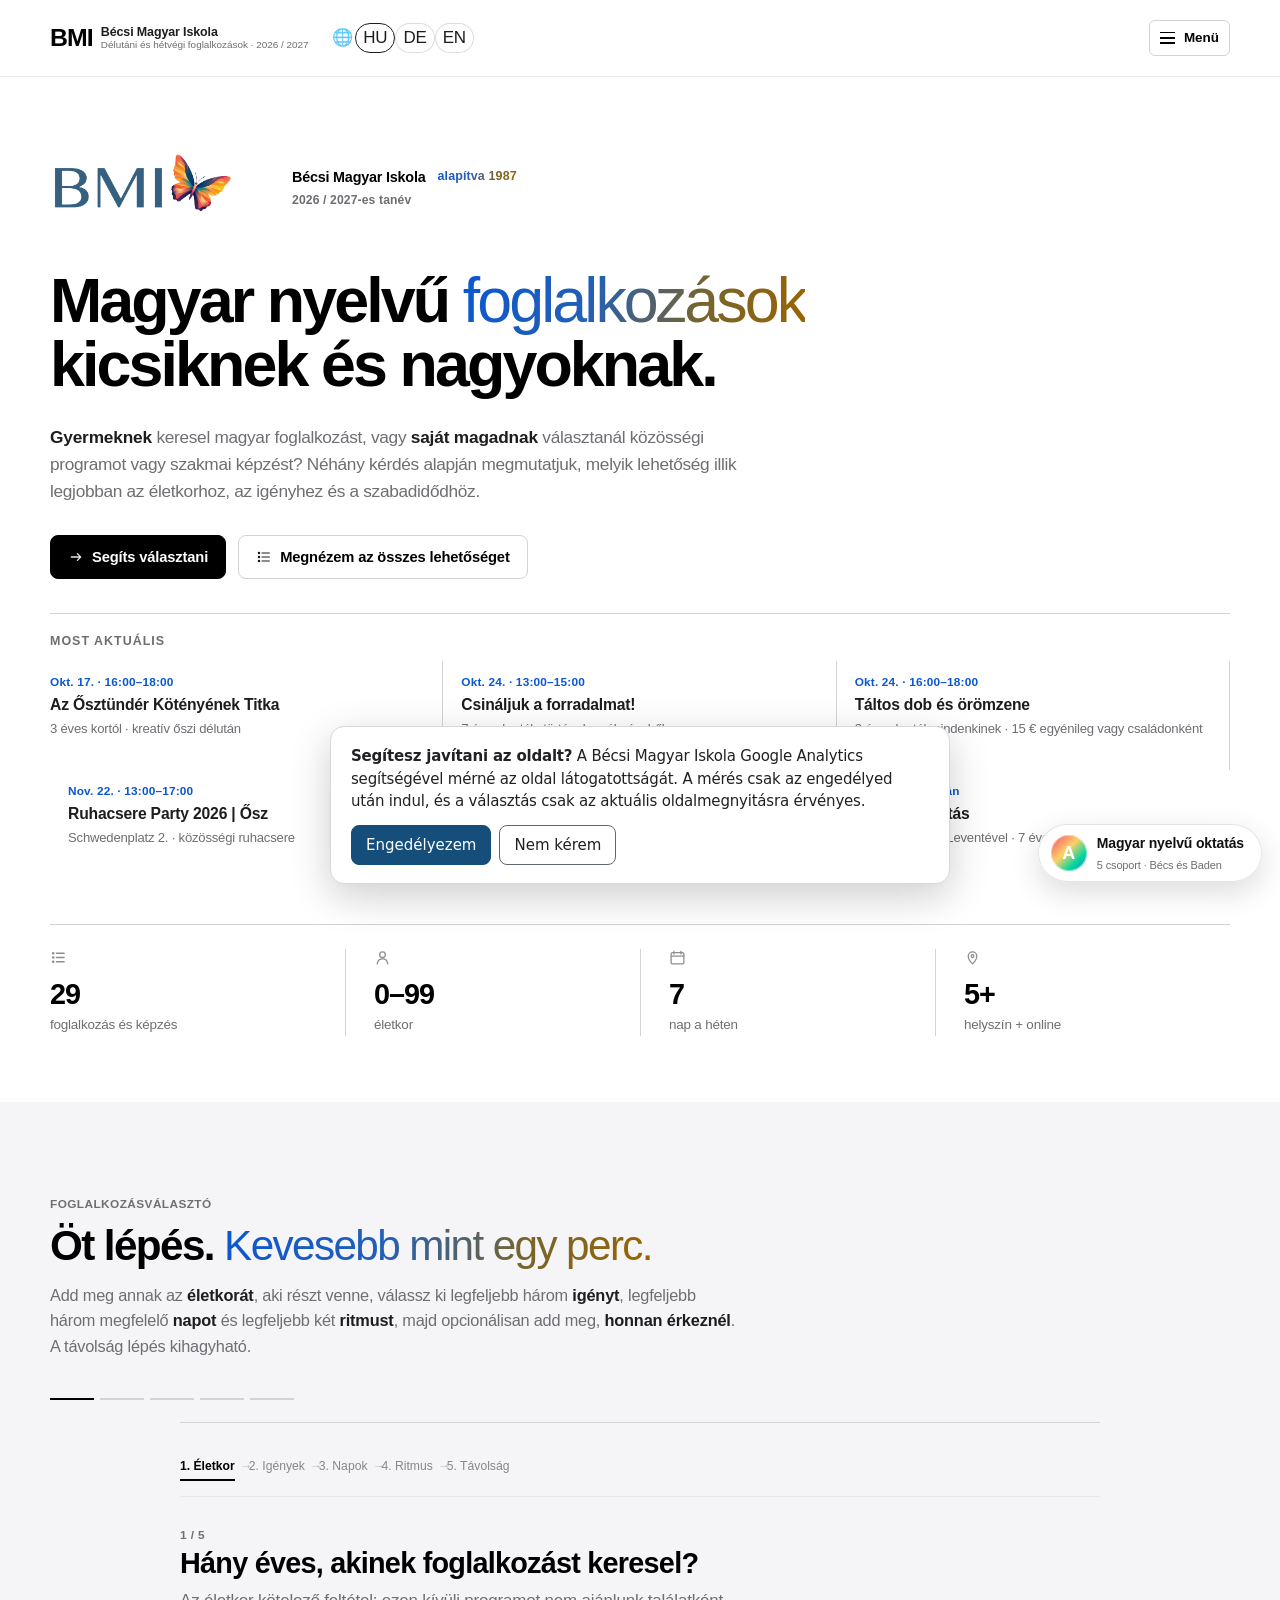
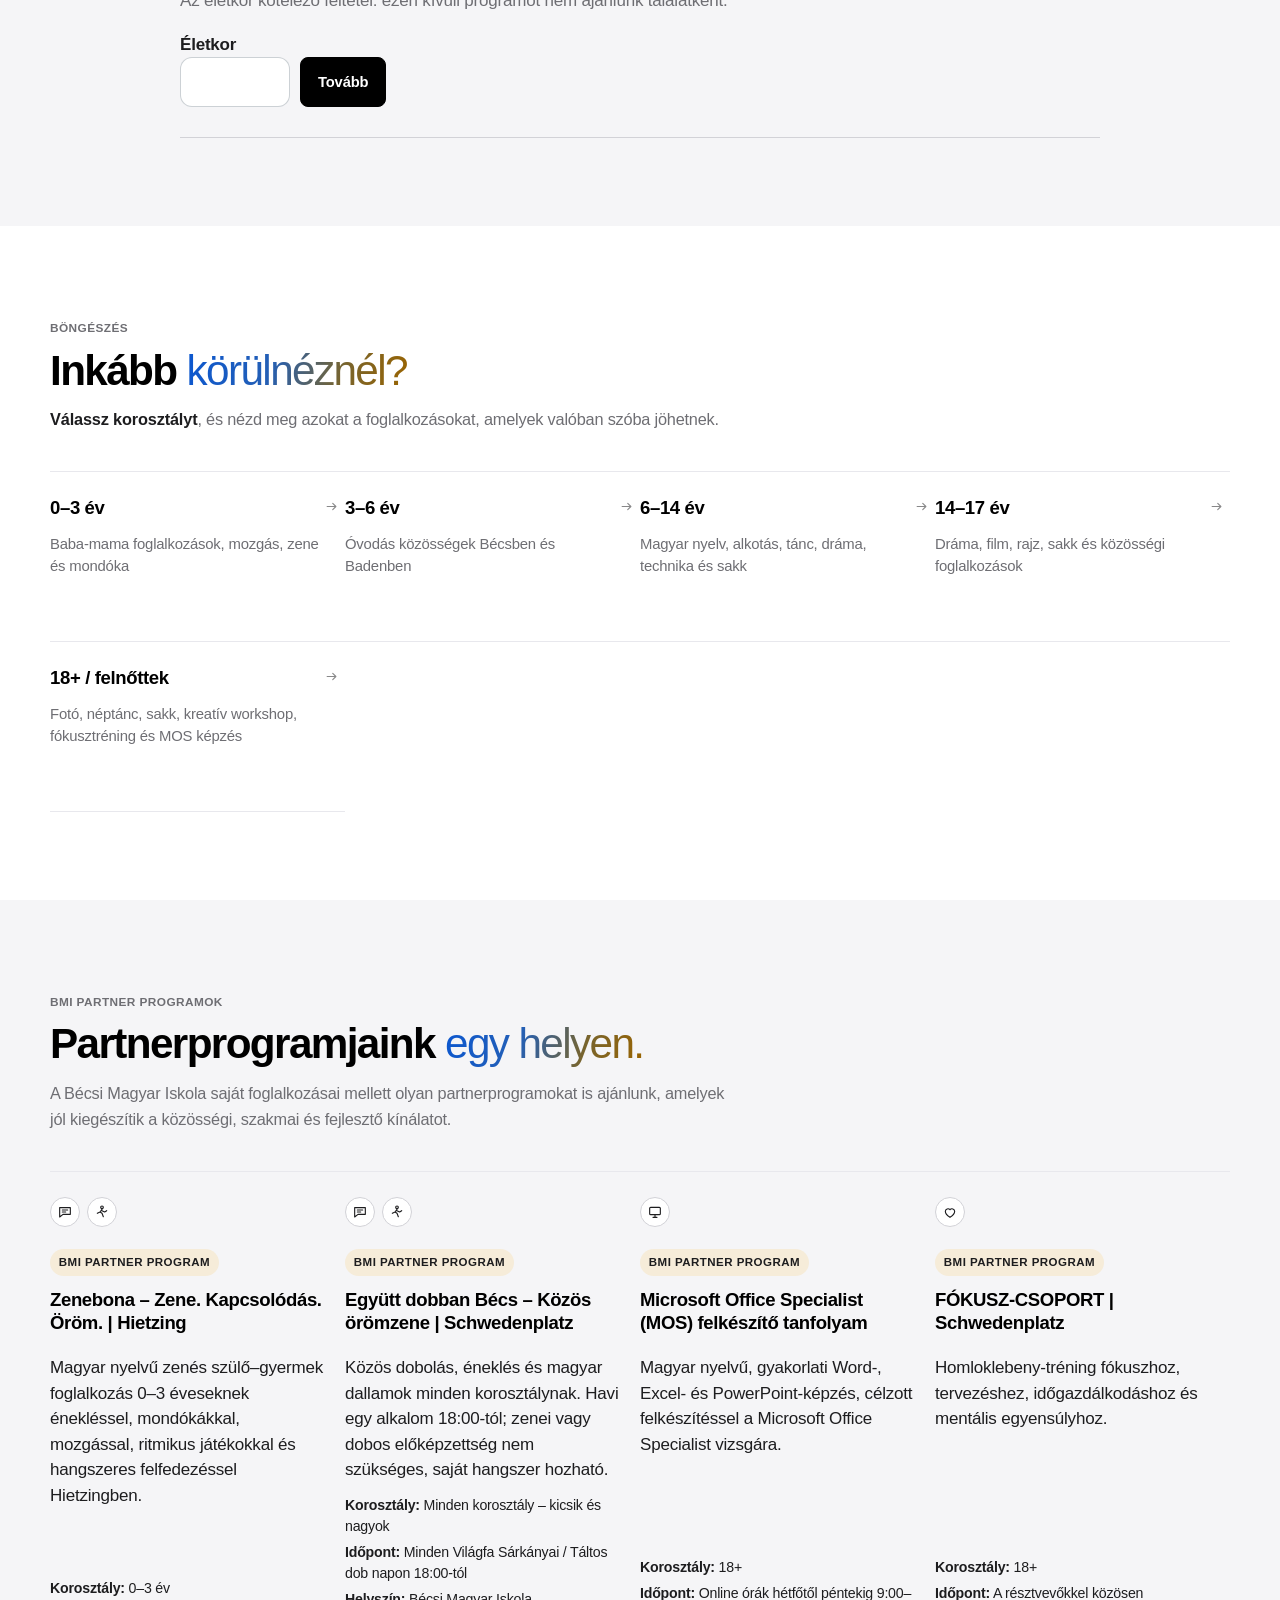
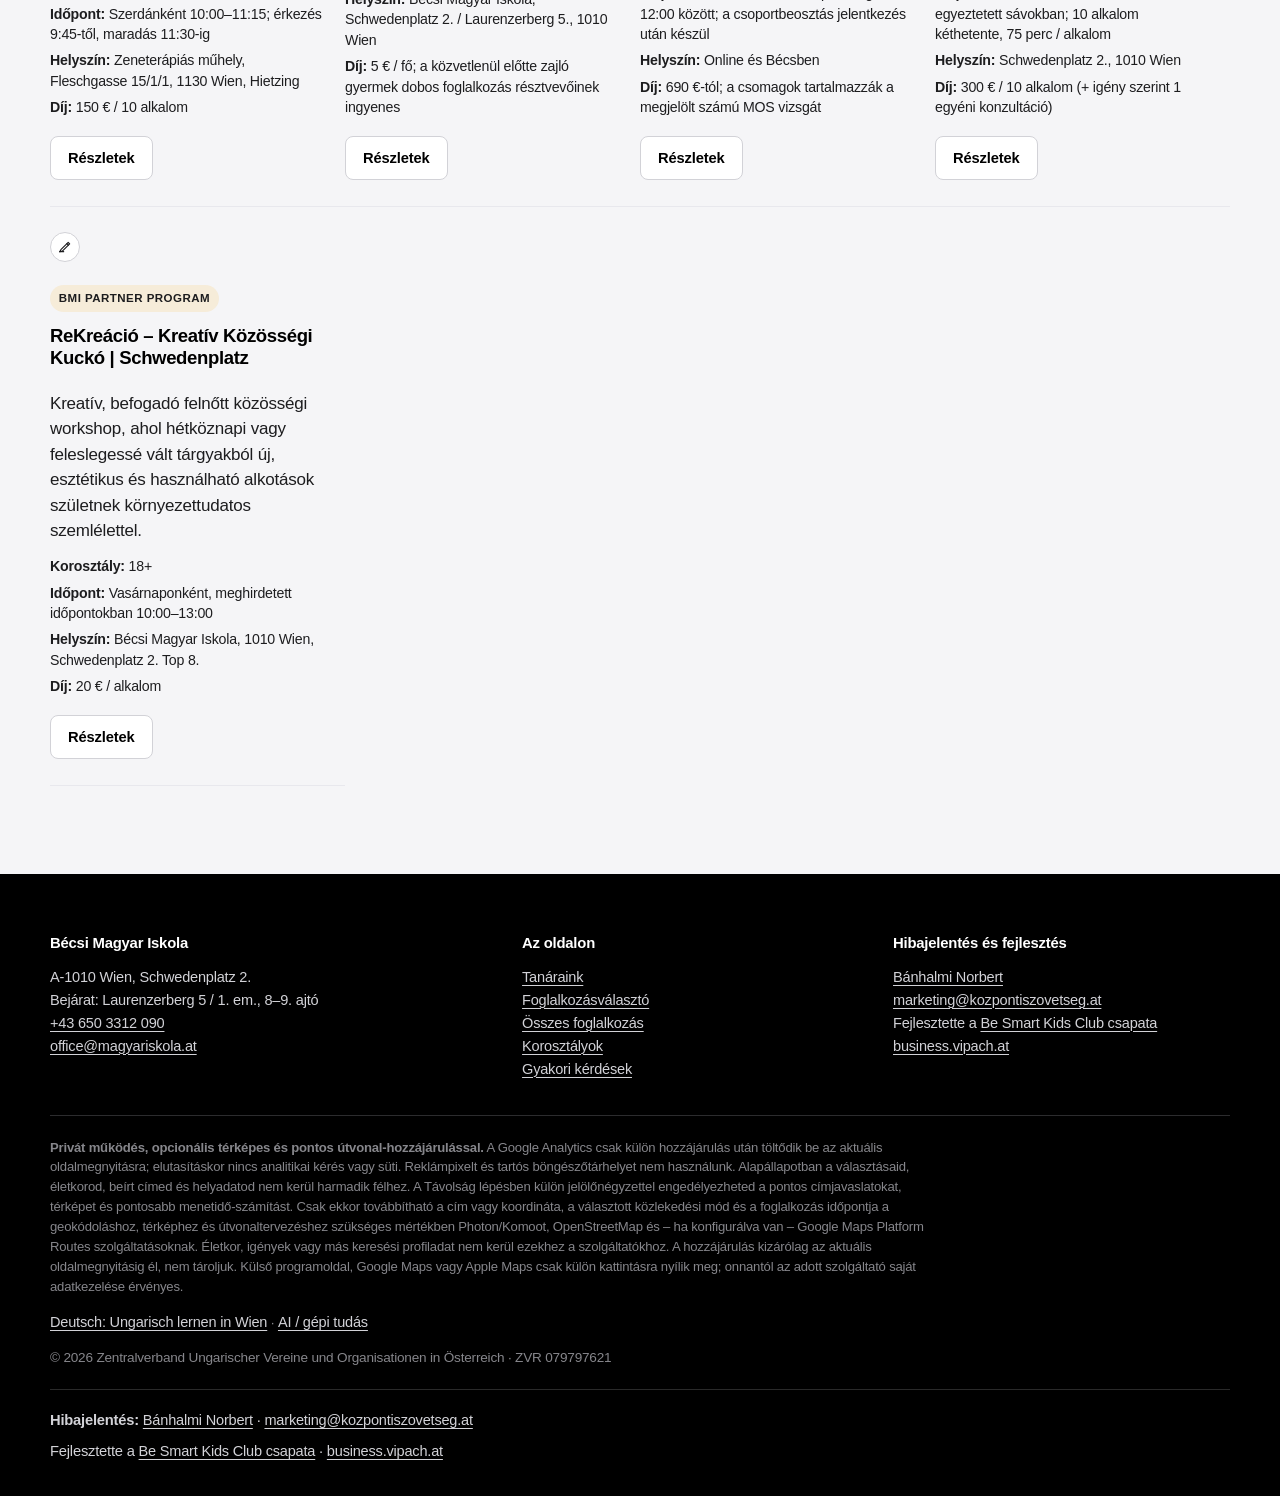
==== index.html @ 440005ac "Update Taltos dob featured program age time and family price" ====
<!DOCTYPE html>
<html lang="hu">
<head>
<meta charset="utf-8"><meta name="viewport" content="width=device-width,initial-scale=1,viewport-fit=cover">
<title>Magyar programok Bécsben – Foglalkozásválasztó | BMI</title>
<meta name="description" content="Magyar nyelvű programok, foglalkozások és képzések Bécsben gyerekeknek és felnőtteknek. A Bécsi Magyar Iskola 2026/27-es programválasztója 29 aktuális lehetőséggel.">
<link rel="canonical" href="https://programvalaszto.magyariskola.at/"><meta name="robots" content="index,follow,max-snippet:-1,max-image-preview:large"><meta name="theme-color" content="#ffffff">
<meta property="og:type" content="website"><meta property="og:site_name" content="Bécsi Magyar Iskola"><meta property="og:locale" content="hu_AT"><meta property="og:title" content="Magyar programok Bécsben – Foglalkozásválasztó | BMI"><meta property="og:description" content="Magyar nyelvű programok, foglalkozások és képzések Bécsben gyerekeknek és felnőtteknek. 29 aktuális lehetőség a 2026/27-es tanévben."><meta property="og:url" content="https://programvalaszto.magyariskola.at/"><meta property="og:image" content="https://programvalaszto.magyariskola.at/og-programvalaszto-20260826.png"><meta property="og:image:width" content="1200"><meta property="og:image:height" content="675"><meta name="twitter:card" content="summary_large_image"><meta name="twitter:image" content="https://programvalaszto.magyariskola.at/og-programvalaszto-20260826.png">
<link rel="icon" href="bmi_blue_round_rgb_logo.svg" type="image/svg+xml"><link rel="stylesheet" href="styles.css?v=hero-featured-20261004"><link rel="stylesheet" href="ui-20260821.css?v=human-editorial-v2"><link rel="stylesheet" href="recommendation-polish.css?v=human-editorial-v3">
<script type="application/ld+json">{"@context":"https://schema.org","@graph":[{"@type":"EducationalOrganization","@id":"https://www.magyariskola.at/#school","name":"Bécsi Magyar Iskola","alternateName":["BMI","Wiener Ungarische Schule"],"url":"https://www.magyariskola.at","foundingDate":"1987-09","email":"office@magyariskola.at","telephone":"+43 650 3312 090","logo":"https://programvalaszto.magyariskola.at/bmi_blue_round_rgb_logo.svg","sameAs":["https://hu.wikipedia.org/wiki/B%C3%A9csi_Magyar_Iskola","https://www.magyariskola.at/tortenetunk"],"address":{"@type":"PostalAddress","streetAddress":"Schwedenplatz 2","postalCode":"1010","addressLocality":"Wien","addressCountry":"AT"},"subjectOf":[{"@id":"https://tanarok.magyariskola.at/#page"}]},{"@type":"WebSite","@id":"https://programvalaszto.magyariskola.at/#website","url":"https://programvalaszto.magyariskola.at/","name":"Bécsi Magyar Iskola – Foglalkozásválasztó","inLanguage":"hu","publisher":{"@id":"https://www.magyariskola.at/#school"}},{"@type":"WebPage","@id":"https://programvalaszto.magyariskola.at/#page","url":"https://programvalaszto.magyariskola.at/","name":"Foglalkozásválasztó 2026/27","description":"29 aktuális BMI- és partnerprogram választója kicsiknek és nagyoknak, köztük Microsoft Office Specialist felkészítéssel.","inLanguage":"hu","isPartOf":{"@id":"https://programvalaszto.magyariskola.at/#website"},"about":{"@id":"https://www.magyariskola.at/#school"},"relatedLink":["https://tanarok.magyariskola.at/"]},{"@type":"Course","@id":"https://programvalaszto.magyariskola.at/foglalkozasok.html#mos","name":"Microsoft Office Specialist (MOS) felkészítő tanfolyam","url":"https://mos.magyariskola.at","description":"Magyar nyelvű, gyakorlati Word-, Excel- és PowerPoint-képzés célzott felkészítéssel a Microsoft Office Specialist vizsgára.","inLanguage":"hu","typicalAgeRange":"18+"},{"@type":"CollectionPage","@id":"https://tanarok.magyariskola.at/#page","url":"https://tanarok.magyariskola.at/","name":"Bécsi Magyar Iskola – Tanáraink és foglalkozásvezetőink","inLanguage":"hu","about":{"@id":"https://www.magyariskola.at/#school"},"isPartOf":{"@id":"https://www.magyariskola.at/#school"}}]}</script>
<link rel="related" href="https://tanarok.magyariskola.at/">
<link rel="alternate" hreflang="hu-AT" href="https://programvalaszto.magyariskola.at/">
<link rel="alternate" hreflang="de-AT" href="https://programvalaszto.magyariskola.at/de/">
<link rel="alternate" hreflang="en" href="https://programvalaszto.magyariskola.at/en/">
<link rel="alternate" hreflang="x-default" href="https://programvalaszto.magyariskola.at/">
<link rel="stylesheet" href="area-icons.css?v=20260902-1">
<script defer src="area-icons.js?v=20260902-1"></script>
<link rel="alternate" type="text/plain" href="https://programvalaszto.magyariskola.at/llms.txt" title="LLM knowledge instructions">
<link rel="alternate" type="application/json" href="https://programvalaszto.magyariskola.at/knowledge-index.json" title="BMI machine knowledge index">
<link rel="related" href="https://programvalaszto.magyariskola.at/ai-knowledge.html" title="BMI AI Knowledge Hub">
<link rel="related" href="https://programvalaszto.magyariskola.at/program-knowledge.json" title="BMI program knowledge graph">
<link rel="related" href="https://programvalaszto.magyariskola.at/semantic-model.json" title="BMI semantic model">
<!-- ecosystem-authority-schema:start -->
<script type="application/ld+json">
{
  "@context": "https://schema.org",
  "@graph": [
    {
      "@type": "EducationalOrganization",
      "@id": "https://www.magyariskola.at/#school",
      "name": "Bécsi Magyar Iskola",
      "alternateName": ["BMI", "Wiener Ungarische Schule", "WUS"],
      "url": "https://www.magyariskola.at/",
      "foundingDate": "1987",
      "description": "Bécsi Magyar Iskola – magyar nyelvű oktatás, képzések, foglalkozások és rendezvények kicsiknek és nagyoknak Bécsben, Badenben és online. 1987 óta.",
      "areaServed": [
        {"@type":"City","name":"Wien"},
        {"@type":"City","name":"Baden bei Wien"}
      ],
      "knowsAbout": [
        "magyar nyelvű oktatás Bécsben",
        "magyar mint származási nyelv",
        "magyar mint idegen nyelv",
        "kétnyelvű gyermekek magyar nyelvi fejlesztése",
        "magyar írás és olvasás",
        "magyar szövegértés",
        "magyar szókincs",
        "magyar helyesírás és nyelvtan",
        "magyar beszéd és kommunikáció",
        "magyar irodalom",
        "magyar kultúra és honismeret"
      ],
      "audience": [
        {"@type":"PeopleAudience","suggestedMinAge":0,"suggestedMaxAge":3,"audienceType":"kisgyermekek és szüleik"},
        {"@type":"PeopleAudience","suggestedMinAge":3,"suggestedMaxAge":6,"audienceType":"óvodáskorú gyermekek"},
        {"@type":"PeopleAudience","suggestedMinAge":6,"suggestedMaxAge":14,"audienceType":"iskoláskorú gyermekek"},
        {"@type":"PeopleAudience","suggestedMinAge":14,"suggestedMaxAge":21,"audienceType":"fiatalok"},
        {"@type":"PeopleAudience","audienceType":"felnőttek és családok"}
      ],
      "address": {
        "@type": "PostalAddress",
        "streetAddress": "Schwedenplatz 2/9",
        "postalCode": "1010",
        "addressLocality": "Wien",
        "addressCountry": "AT"
      },
      "sameAs": [
        "https://www.wikidata.org/wiki/Q141274560",
        "https://hu.wikipedia.org/wiki/B%C3%A9csi_Magyar_Iskola"
      ],
      "parentOrganization": {"@id":"https://www.kozpontiszovetseg.at/#organization"},
      "subjectOf": [
        {"@type":"WebPage","url":"https://rolunk.at/fiatalok/delutani-iskola-a-bmi-ben/","name":"Rólunk.at – Magyar oktatás délutáni iskolában a BMI-ben"},
        {"@type":"WebPage","url":"https://rolunk.at/aktualis/beiratkozas-magyar-oktatasra-becsben/","name":"Rólunk.at – Beiratkozás magyar oktatásra Bécsben"},
        {"@type":"CollectionPage","url":"https://rolunk.at/tag/becsi-magyar-iskola/","name":"Rólunk.at – Bécsi Magyar Iskola sajtóarchívum"},
        {"@type":"WebPage","url":"https://www.magyariskola.at/magyar-nyelv-oktat%C3%A1s-b%C3%A9cs","name":"Magyar nyelv oktatás Bécsben és Badenben"},
        {"@type":"WebPage","url":"https://programvalaszto.magyariskola.at/","name":"BMI Programválasztó"},
        {"@type":"CollectionPage","url":"https://tanarok.magyariskola.at/","name":"BMI Tanáraink és foglalkozásvezetőink"}
      ]
    },
    {
      "@type": "Organization",
      "@id": "https://www.kozpontiszovetseg.at/#organization",
      "name": "Ausztriai Magyar Egyesületek és Szervezetek Központi Szövetsége",
      "url": "https://www.kozpontiszovetseg.at/",
      "logo": "https://programvalaszto.magyariskola.at/bmi_blue_round_rgb_logo.svg",
      "foundingDate": "1980-02-09",
      "sameAs": [
        "https://www.wikidata.org/wiki/Q141274866",
        "https://hu.wikipedia.org/wiki/Ausztriai_Magyar_Egyes%C3%BCletek_%C3%A9s_Szervezetek_K%C3%B6zponti_Sz%C3%B6vets%C3%A9ge"
      ],
      "subOrganization": {"@id":"https://www.magyariskola.at/#school"}
    },
    {
      "@type": "WebSite",
      "@id": "https://programvalaszto.magyariskola.at/#website",
      "url": "https://programvalaszto.magyariskola.at/",
      "name": "Bécsi Magyar Iskola – Programválasztó",
      "description": "A Bécsi Magyar Iskola magyar nyelvű oktatási, képzési, fejlesztő, művészeti, mozgásos, digitális és közösségi programjainak kereshető programválasztója.",
      "inLanguage": "hu-AT",
      "publisher": {"@id":"https://www.magyariskola.at/#school"},
      "about": {"@id":"https://www.magyariskola.at/#school"},
      "subjectOf": {"@id":"https://programvalaszto.magyariskola.at/ai-knowledge.html#knowledge"}
    },
    {
      "@type": "WebPage",
      "@id": "https://programvalaszto.magyariskola.at/ai-knowledge.html#knowledge",
      "url": "https://programvalaszto.magyariskola.at/ai-knowledge.html",
      "name": "Bécsi Magyar Iskola – Program Knowledge",
      "description": "Géppel olvasható tudásréteg a BMI magyar nyelvű oktatásának, programjainak, korosztályainak, helyszíneinek, időpontjainak és oktatói kapcsolatainak feloldásához.",
      "inLanguage": "hu-AT",
      "isPartOf": {"@id":"https://programvalaszto.magyariskola.at/#website"},
      "about": {"@id":"https://www.magyariskola.at/#school"}
    },
    {
      "@type": "CollectionPage",
      "@id": "https://tanarok.magyariskola.at/#page",
      "url": "https://tanarok.magyariskola.at/",
      "name": "Bécsi Magyar Iskola – Tanáraink és foglalkozásvezetőink",
      "description": "A BMI tanárainak, pedagógusainak, szakoktatóinak és foglalkozásvezetőinek kereshető szakmai profilrendszere, program- és kompetenciakapcsolatokkal.",
      "inLanguage": "hu-AT",
      "about": {"@id":"https://www.magyariskola.at/#school"}
    }
  ]
}
</script>
<!-- ecosystem-authority-schema:end -->
<script defer src="analytics-consent.js"></script>
</head>
<body>
<a class="skip-link" href="#main">Ugrás a tartalomhoz</a>
<header class="site-head"><div class="wrap head-in"><a class="brand" href="index.html" aria-label="Bécsi Magyar Iskola foglalkozásválasztó – kezdőlap"><img class="brand-logo" src="bmi-header-logo.png" alt="Bécsi Magyar Iskola – BMI" width="168" height="83"><span><span class="n">Bécsi Magyar Iskola</span><br><span class="s">Délutáni és hétvégi foglalkozások · 2026 / 2027</span></span></a><nav class="nav" aria-label="Fő navigáció"><a class="item" href="index.html" aria-current="page">Foglalkozásválasztó</a><a class="item" href="foglalkozasok.html">Összes foglalkozás</a><a class="item" href="korosztalyok.html">Korosztályok</a><a class="item" href="https://tanarok.magyariskola.at/">Tanáraink</a><a class="item" href="gyik.html">Kérdések</a><a class="item jubilee-link" href="https://www.magyariskola.at/tortenetunk" target="_blank" rel="noopener">1987–2027 · 40 éves BMI</a><a class="btn sun" href="https://2026.magyariskola.at" target="_blank" rel="noopener">Tanévbeszámoló</a></nav><div class="lang-switcher" aria-label="Nyelvválasztó"><span aria-hidden="true">🌐</span><a href="/" lang="hu" aria-current="page">HU</a><a href="/de/" lang="de">DE</a><a href="/en/" lang="en">EN</a></div><button class="menu-btn" id="menuBtn" aria-expanded="false" aria-controls="drawer" aria-label="Navigáció megnyitása">Menü</button></div><div class="drawer" id="drawer"><div class="wrap"><a href="index.html" aria-current="page">Foglalkozásválasztó</a><a href="foglalkozasok.html">Összes foglalkozás</a><a href="korosztalyok.html">Korosztályok</a><a href="https://tanarok.magyariskola.at/">Tanáraink</a><a href="gyik.html">Kérdések</a><a href="https://www.magyariskola.at/tortenetunk" target="_blank" rel="noopener">1987–2027 · 40 éves BMI</a><a href="https://2026.magyariskola.at" target="_blank" rel="noopener">Tanévbeszámoló</a></div></div></header>
<main id="main">
<section class="hero"><div class="wrap"><div class="hero-identity"><div class="hero-mark"><img src="bmi_blue_round_rgb_logo.svg" alt="Bécsi Magyar Iskola" width="128" height="128" decoding="async"></div><div class="hero-meta"><div class="hero-school-line"><span class="hero-school-name">Bécsi Magyar Iskola</span><span class="hero-founded headline-accent">alapítva 1987</span></div><span class="eyebrow">2026 / 2027-es tanév</span></div></div><h1>Magyar nyelvű <span class="headline-accent">foglalkozások</span><br><span class="hl">kicsiknek és nagyoknak.</span></h1><p class="lead"><strong>Gyermeknek</strong> keresel magyar foglalkozást, vagy <strong>saját magadnak</strong> választanál közösségi programot vagy szakmai képzést? Néhány kérdés alapján megmutatjuk, melyik lehetőség illik legjobban az életkorhoz, az igényhez és a szabadidődhöz.</p><div class="hero-actions"><a class="btn" href="#kereso">Segíts választani</a><a class="btn ghost" href="foglalkozasok.html">Megnézem az összes lehetőséget</a></div>
<div class="hero-featured" aria-label="Most aktuális programok">
  <div class="hero-featured-label">Most aktuális</div>
  <div class="hero-featured-grid">
    <a class="hero-featured-item" href="https://www.magyariskola.at/event-details/osztunder">
      <span class="hero-featured-date">Okt. 17. · 16:00–18:00</span>
      <strong>Az Ősztündér Kötényének Titka</strong>
      <span>3 éves kortól · kreatív őszi délután</span>
    </a>
    <a class="hero-featured-item" href="https://www.magyariskola.at/event-details/csinaljuk-a-forradalmat-2026">
      <span class="hero-featured-date">Okt. 24. · 13:00–15:00</span>
      <strong>Csináljuk a forradalmat!</strong>
      <span>7 éves kortól · történelem élményből</span>
    </a>
    <a class="hero-featured-item" href="https://www.magyariskola.at/event-details/taltos-dob-es-oromzene-schwedenplatz">
      <span class="hero-featured-date">Okt. 24. · 16:00–18:00</span>
      <strong>Táltos dob és örömzene</strong>
      <span>3 éves kortól mindenkinek · 15 € egyénileg vagy családonként (max. 4 fő)</span>
    </a>
    <a class="hero-featured-item" href="https://www.magyariskola.at/event-details/ruhacsere-party-2026-osz">
      <span class="hero-featured-date">Nov. 22. · 13:00–17:00</span>
      <strong>Ruhacsere Party 2026 | Ősz</strong>
      <span>Schwedenplatz 2. · közösségi ruhacsere</span>
    </a>
    <a class="hero-featured-item" href="https://www.magyariskola.at/event-details/becsi-magyar-mikulas">
      <span class="hero-featured-date">Dec. 3. · 17:00–19:00</span>
      <strong>Bécsi Magyar Mikulás</strong>
      <span>Kovácsovics Fruzsina · Wiener Rathaus</span>
    </a>
    <a class="hero-featured-item" href="https://www.magyariskola.at/event-details/zongoraoktatas-schwedenplatz">
      <span class="hero-featured-date">Hétfőn és szerdán</span>
      <strong>Zongoraoktatás</strong>
      <span>Kapolcsi-Szabó Leventével · 7 éves kortól</span>
    </a>
  </div>
</div>
<div class="stats"><div class="stat"><b>29</b><span>foglalkozás és képzés</span></div><div class="stat"><b>0–99</b><span>életkor</span></div><div class="stat"><b>7</b><span>nap a héten</span></div><div class="stat"><b>5+</b><span>helyszín + online</span></div></div></div></section>
<section class="section tint" id="kereso"><div class="wrap"><div class="section-head"><div class="kicker">Foglalkozásválasztó</div><h2>Öt lépés. <span class="headline-accent">Kevesebb mint egy perc.</span></h2><p>Add meg annak az <strong>életkorát</strong>, aki részt venne, válassz ki legfeljebb három <strong>igényt</strong>, legfeljebb három megfelelő <strong>napot</strong> és legfeljebb két <strong>ritmust</strong>, majd opcionálisan add meg, <strong>honnan érkeznél</strong>. A távolság lépés kihagyható.</p></div><div class="prog" id="prog" aria-hidden="true"><i class="on"></i><i></i><i></i><i></i><i></i></div><div id="wizard"></div></div></section>
<section class="section"><div class="wrap"><div class="section-head"><div class="kicker">Böngészés</div><h2>Inkább <span class="headline-accent">körülnéznél?</span></h2><p><strong>Válassz korosztályt</strong>, és nézd meg azokat a foglalkozásokat, amelyek valóban szóba jöhetnek.</p></div><div class="tiles"><a class="tile" href="korosztalyok.html#0-3"><b>0–3 év</b><span>Baba-mama foglalkozások, mozgás, zene és mondóka</span></a><a class="tile" href="korosztalyok.html#3-6"><b>3–6 év</b><span>Óvodás közösségek Bécsben és Badenben</span></a><a class="tile" href="korosztalyok.html#6-14"><b>6–14 év</b><span>Magyar nyelv, alkotás, tánc, dráma, technika és sakk</span></a><a class="tile" href="korosztalyok.html#14-17"><b>14–17 év</b><span>Dráma, film, rajz, sakk és közösségi foglalkozások</span></a><a class="tile" href="korosztalyok.html#felnott"><b>18+ / felnőttek</b><span>Fotó, néptánc, sakk, kreatív workshop, fókusztréning és MOS képzés</span></a></div></div></section>
</main>
<script src="data.js?v=20260829"></script><script src="zenebona-program.js?v=20260829-deep-audit"></script><script src="semantic-runtime.js?v=20260902-2"></script><script src="program-taxonomy.js?v=20260902-1"></script><script src="privacy-runtime.js?v=20260830-privacy-v1"></script><script src="route-map.js?v=20260830-private-map-v1"></script><script src="address-autocomplete.js?v=20260830-local-address-v1"></script><script src="app.js?v=20260902-semantic-v2"></script><script src="finder-runtime.js?v=20260830-runtime-v1"></script>
<footer class="site-foot"><div class="wrap"><div class="foot-cols"><div><h4>Bécsi Magyar Iskola</h4>A-1010 Wien, Schwedenplatz 2.<br>Bejárat: Laurenzerberg 5 / 1. em., 8–9. ajtó<br><a href="tel:+436503312090">+43 650 3312 090</a><br><a href="mailto:office@magyariskola.at">office@magyariskola.at</a></div><div><h4>Az oldalon</h4><a href="https://tanarok.magyariskola.at/">Tanáraink</a><br><a href="index.html">Foglalkozásválasztó</a><br><a href="foglalkozasok.html">Összes foglalkozás</a><br><a href="korosztalyok.html">Korosztályok</a><br><a href="gyik.html">Gyakori kérdések</a></div><div><h4>Hibajelentés és fejlesztés</h4>Bánhalmi Norbert<br><a href="mailto:marketing@kozpontiszovetseg.at">marketing@kozpontiszovetseg.at</a><br>Fejlesztette a <a href="https://rolunk.at/aktualis/a-fiataloknak-ma-mar-bizonyitek-kell-egy-becsi-kreativ-kozosseg-uj-generaciot-epit/" target="_blank" rel="noopener">Be Smart Kids Club csapata</a><br><a href="https://business.vipach.at" target="_blank" rel="noopener">business.vipach.at</a></div></div><div class="footer-trust"><p><strong>Privát működés, opcionális térképes és pontos útvonal-hozzájárulással.</strong> Az oldal nem használ analitikát, követőkódot, reklámpixelt vagy tartós kliensoldali tárolást. Alapállapotban a választások, életkor, cím és helyadat nem kerül harmadik félhez. A Távolság lépésben külön hozzájárulással csak a pontos címjavaslathoz, térképhez és útvonaltervezéshez szükséges cím vagy koordináta, közlekedési mód és programidőpont kerülhet Photon/Komoot, OpenStreetMap és – ha konfigurálva van – Google Maps Platform Routes szolgáltatásokhoz. Életkor, igények és más keresési profiladat nem kerül ezekhez a szolgáltatókhoz. A hozzájárulás az aktuális oldalmegnyitásig él, nem tároljuk. Külső programoldal, WhatsApp, Google Maps vagy Apple Maps csak külön kattintásra nyílik meg.</p></div><p><a href="https://programvalaszto.magyariskola.at/de/ungarisch-lernen-wien.html" hreflang="de-AT">Deutsch: Ungarisch lernen in Wien</a> · <a href="https://programvalaszto.magyariskola.at/ai-knowledge.html" rel="help">AI / gépi tudás</a></p><p>© 2026 Zentralverband Ungarischer Vereine und Organisationen in Österreich · ZVR 079797621</p></div></footer>
<script src="whatsapp-widget.js?v=20260830-whatsapp-v3"></script><script>(function(){var btn=document.getElementById('menuBtn'),drawer=document.getElementById('drawer');function close(){drawer.classList.remove('open');btn.setAttribute('aria-expanded','false')}btn.addEventListener('click',function(){var open=drawer.classList.toggle('open');btn.setAttribute('aria-expanded',String(open));if(open){var a=drawer.querySelector('a');if(a)a.focus()}});document.addEventListener('keydown',function(e){if(e.key==='Escape'&&drawer.classList.contains('open')){close();btn.focus()}});document.addEventListener('click',function(e){if(drawer.classList.contains('open')&&!drawer.contains(e.target)&&e.target!==btn)close()})})();</script>
<script src="teacher-links.js?v=20260901-ecosystem-v1"></script>
</body></html>
---- styles.css ----
/* BMIPROGRAM — neutral structural foundation, 2026/27
   Visual decisions live in ui-20260821.css. This file contains restrained layout and component primitives only. */
:root{
  --ink:#1d1d1f;
  --muted:#6e6e73;
  --paper:#ffffff;
  --soft:#f5f5f7;
  --line:#d2d2d7;
  --radius:8px;
  --radius-sm:6px;
  --max:1180px;
}
*{box-sizing:border-box}
html{scroll-behavior:smooth;-webkit-text-size-adjust:100%}
body{margin:0;background:var(--paper);color:var(--ink);font-family:-apple-system,BlinkMacSystemFont,"SF Pro Text","SF Pro Display","Helvetica Neue",Helvetica,Arial,sans-serif;font-size:16px;line-height:1.58;-webkit-font-smoothing:antialiased}
img,svg{max-width:100%;height:auto}
a{color:inherit;text-decoration-thickness:.08em;text-underline-offset:.18em}
button,input,select,textarea{font:inherit}
[hidden]{display:none!important}
.wrap{width:min(calc(100% - 40px),var(--max));margin-inline:auto}
.skip-link{position:fixed;left:12px;top:12px;z-index:1000;transform:translateY(-180%);padding:10px 14px;border-radius:var(--radius);background:#000;color:#fff;font-weight:700}
.skip-link:focus{transform:none}
.site-head{position:sticky;top:0;z-index:100;background:#fff;border-bottom:1px solid var(--line)}
.head-in{min-height:76px;display:flex;align-items:center;justify-content:space-between;gap:20px}
.head-in::after{content:none!important;display:none!important}
.brand{display:flex;align-items:center;gap:11px;color:var(--ink);text-decoration:none;min-width:0}
.brand img{flex:0 0 auto}
.brand .n{font-weight:700;letter-spacing:-.015em}
.brand .s{font-size:.78rem;color:var(--muted)}
.nav{display:flex;align-items:center;gap:8px}
.nav .item{padding:10px 8px;text-decoration:none;color:var(--ink);font-size:.94rem;font-weight:600}
.jubilee-link{white-space:nowrap}
.btn{display:inline-flex;align-items:center;justify-content:center;gap:8px;min-height:44px;padding:10px 17px;border:1px solid #000;border-radius:var(--radius);background:#000;color:#fff;text-decoration:none;font-weight:700;cursor:pointer}
.btn.ghost{background:#fff;color:#000;border-color:var(--line)}
.menu-btn{display:none;border:1px solid var(--line);background:#fff;color:var(--ink);border-radius:var(--radius-sm);padding:9px 13px;font-weight:700}
.drawer{display:none;border-top:1px solid var(--line);background:#fff}
.drawer.open{display:block}
.drawer .wrap{padding-block:9px 16px}
.drawer a{display:block;padding:11px 2px;border-bottom:1px solid var(--line);color:var(--ink);text-decoration:none;font-weight:600}
.hero{padding:76px 0 58px;background:#fff}
.eyebrow,.kicker{display:inline-flex;align-items:center;gap:7px;color:var(--muted);font-weight:700;letter-spacing:.02em;font-size:.84rem}
.hero h1{max-width:900px;margin:15px 0 20px;font-size:clamp(2.35rem,6.2vw,4.8rem);line-height:.98;letter-spacing:-.055em}
.hero h1 .hl{position:relative;color:inherit}
.headline-accent{color:#0B57D0;font-weight:560}
@supports ((-webkit-background-clip:text) or (background-clip:text)){
  .headline-accent{background:linear-gradient(105deg,#0B57D0 0%,#245FB5 38%,#78642D 70%,#9A6400 100%);-webkit-background-clip:text;background-clip:text;color:transparent;-webkit-text-fill-color:transparent}
}
@media(forced-colors:active){.headline-accent{background:none;color:CanvasText;-webkit-text-fill-color:CanvasText}}
main p strong{color:var(--ink);font-weight:650}
.lead{max-width:800px;margin:0;color:var(--muted);font-size:clamp(1.03rem,1.8vw,1.25rem);line-height:1.65}
.hero-actions{display:flex;flex-wrap:wrap;gap:10px;margin-top:28px}
.stats{display:grid;grid-template-columns:repeat(4,1fr);gap:0;margin-top:42px}
.stat{padding:18px 20px;background:transparent;border:0}
.stat b{display:block;font-size:1.65rem;line-height:1.1;color:#000}
.stat span{display:block;margin-top:4px;color:var(--muted);font-size:.9rem}
.section{padding:70px 0;background:#fff}
.section.tint{background:var(--soft)}
.section-head{max-width:760px;margin-bottom:28px}
.section-head h2{margin:7px 0 10px;font-size:clamp(1.75rem,3.7vw,2.8rem);line-height:1.08;letter-spacing:-.035em}
.section-head p{margin:0;color:var(--muted);font-size:1.05rem}
.tiles{display:grid;grid-template-columns:repeat(4,minmax(0,1fr));gap:14px}
.tile{display:flex;flex-direction:column;min-height:170px;padding:21px;border:1px solid var(--line);border-radius:0;background:#fff;color:var(--ink);text-decoration:none}
.tile .em{font-size:1.8rem;margin-bottom:14px}
.tile b{font-size:1.06rem}
.tile>span:last-child{margin-top:5px;color:var(--muted);font-size:.93rem}
.prog{display:flex;gap:7px;margin:18px 0 22px}
.prog i{display:block;width:44px;height:5px;border-radius:0;background:var(--line)}
.prog i.on{background:#000}
#wizard{min-height:250px}
.wizard-card{padding:26px;border:1px solid var(--line);border-radius:0;background:#fff}
.wizard-card h3{margin:0 0 8px;font-size:1.42rem}
.wizard-card p{margin:0 0 18px;color:var(--muted)}
.choice-grid{display:grid;grid-template-columns:repeat(2,minmax(0,1fr));gap:10px}
.choice{width:100%;padding:14px 15px;border:1px solid var(--line);border-radius:var(--radius-sm);background:#fff;color:var(--ink);text-align:left;font-weight:600;cursor:pointer}
.wizard-nav{display:flex;justify-content:space-between;gap:10px;flex-wrap:wrap}
.result-grid{display:grid;grid-template-columns:repeat(3,minmax(0,1fr));gap:12px}
.result-card{padding:18px;border:1px solid var(--line);border-radius:0;background:#fff}
.result-card b{display:block;margin-bottom:5px}
.result-when{display:block;color:var(--muted);font-size:.9rem;margin:4px 0 10px}
.result-reason{font-size:.92rem}
.filters{display:flex;flex-wrap:wrap;gap:8px;margin:20px 0 18px}
.fchip{border:1px solid var(--line);background:#fff;color:var(--ink);border-radius:var(--radius-sm);padding:9px 13px;font-weight:600;cursor:pointer}
.count{color:var(--muted);font-weight:600}
.list{display:grid;gap:15px}
.item{padding:24px;border:1px solid var(--line);border-radius:0;background:#fff}
.item h3{margin:0 0 2px;font-size:1.35rem;line-height:1.25}
.item h3 a{text-decoration:none;color:var(--ink)}
.sub{color:var(--muted);font-size:.94rem}
.chips{display:flex;flex-wrap:wrap;gap:7px;margin-top:13px}
.chip{display:inline-flex;align-items:center;padding:6px 10px;border-radius:0;background:var(--soft);color:var(--ink);font-size:.8rem;font-weight:700}
.chip.age{background:var(--soft);color:var(--ink)}
.desc{color:var(--muted)}
.kv{list-style:none;margin:17px 0 0;padding:0;border-top:1px solid var(--line)}
.kv li{display:grid;grid-template-columns:minmax(95px,145px) 1fr;gap:14px;padding:9px 0;border-bottom:1px solid var(--line)}
.kv .k{font-weight:700;color:var(--ink)}
.bio{margin-top:16px;padding:15px 16px;border-radius:0;background:var(--soft);border:1px solid var(--line)}
.bio p{margin:5px 0 0}
.press{font-size:.9rem;color:var(--muted)}
.press span{font-weight:700;color:var(--ink)}
.site-foot{padding:46px 0 30px;background:#000;color:#d2d2d7}
.site-foot a{color:#fff}
.site-foot h4{margin:0 0 10px;color:#fff}
.foot-cols{display:grid;grid-template-columns:1.3fr 1fr 1fr;gap:32px}
.site-foot>div>p{color:#86868b;font-size:.85rem}
.footer-trust{margin-top:28px;padding-top:24px;border-top:1px solid #333}
.footer-trust p{color:#d2d2d7}
.official-note{max-width:900px}
.trust-links{display:flex;flex-wrap:wrap;gap:8px 16px;margin:12px 0}
.creator-credit{margin-bottom:0}
.faq,.faq-list{display:grid;gap:12px}
.faq details,.faq-item,details.faq{padding:17px 19px;border:1px solid var(--line);border-radius:0;background:#fff}
.faq summary,.faq-item summary,details.faq summary{cursor:pointer;font-weight:700}
.faq details p,.faq-item p,details.faq p{color:var(--muted)}
.faq-contact{margin-top:30px}
section[id]{scroll-margin-top:92px}
:focus-visible{outline:3px solid #000;outline-offset:3px}
@media(max-width:1120px){
  .nav{display:none}.menu-btn{display:inline-flex;margin-left:auto}
  .tiles{grid-template-columns:repeat(2,minmax(0,1fr))}.stats{grid-template-columns:repeat(2,minmax(0,1fr))}
  .result-grid{grid-template-columns:1fr}.foot-cols{grid-template-columns:1fr 1fr}.hero{padding-top:56px}
}
@media(max-width:640px){
  .wrap{width:min(calc(100% - 28px),var(--max))}.head-in{min-height:68px;gap:10px}.brand .s{display:none}
  .hero{padding:46px 0 42px}.hero h1{font-size:clamp(2.15rem,12vw,3.3rem)}.hero-actions{align-items:stretch}.hero-actions .btn{width:100%}
  .section{padding:50px 0}.tiles,.choice-grid,.stats,.foot-cols{grid-template-columns:1fr}.tile{min-height:0}.item{padding:18px}.kv li{grid-template-columns:1fr;gap:2px}
  .stat{padding:15px 17px}.wizard-card{padding:19px}.site-foot{padding-top:36px}
}
@media(prefers-reduced-motion:reduce){html{scroll-behavior:auto}*,*:before,*:after{transition:none!important;animation:none!important}}
.brand-logo{display:block;width:150px;max-height:54px;height:auto;flex:0 0 auto;object-fit:contain;object-position:left center}
@media(max-width:640px){.brand-logo{width:118px;max-height:44px}}

/* Contextual vector icon system — semantic, monochrome, no emoji/pseudo-font glyphs. */
.site-head .nav .item,.site-head .nav .btn,.site-head .drawer a{position:relative!important}
.site-head .nav .item{padding-left:22px!important}
.site-head .drawer a{padding-left:30px!important}
.site-head .nav a::after,.site-head .drawer a::after,.hero-actions a::before,.stat::before,a.tile::after{content:"";display:block;background-color:currentColor;-webkit-mask-repeat:no-repeat;mask-repeat:no-repeat;-webkit-mask-position:center;mask-position:center;-webkit-mask-size:contain;mask-size:contain;opacity:.72}
.site-head .nav a::after,.site-head .drawer a::after{position:absolute;width:14px;height:14px;left:0;top:50%;transform:translateY(-50%)}
.site-head a[href="index.html"]::after{--vicon:url("data:image/svg+xml,%3Csvg xmlns='http://www.w3.org/2000/svg' viewBox='0 0 24 24' fill='none' stroke='black' stroke-width='1.8' stroke-linecap='round' stroke-linejoin='round'%3E%3Cpath d='M12 3l1.55 4.45L18 9l-4.45 1.55L12 15l-1.55-4.45L6 9l4.45-1.55L12 3Z'/%3E%3C/svg%3E");-webkit-mask-image:var(--vicon);mask-image:var(--vicon)}
.site-head a[href="foglalkozasok.html"]::after{--vicon:url("data:image/svg+xml,%3Csvg xmlns='http://www.w3.org/2000/svg' viewBox='0 0 24 24' fill='none' stroke='black' stroke-width='1.8'%3E%3Crect x='4' y='4' width='6' height='6' rx='1'/%3E%3Crect x='14' y='4' width='6' height='6' rx='1'/%3E%3Crect x='4' y='14' width='6' height='6' rx='1'/%3E%3Crect x='14' y='14' width='6' height='6' rx='1'/%3E%3C/svg%3E");-webkit-mask-image:var(--vicon);mask-image:var(--vicon)}
.site-head a[href="korosztalyok.html"]::after{--vicon:url("data:image/svg+xml,%3Csvg xmlns='http://www.w3.org/2000/svg' viewBox='0 0 24 24' fill='none' stroke='black' stroke-width='1.8' stroke-linecap='round'%3E%3Ccircle cx='9' cy='8' r='3'/%3E%3Cpath d='M3.5 19c.5-3 2.5-5 5.5-5s5 2 5.5 5'/%3E%3Ccircle cx='17' cy='9' r='2.3'/%3E%3Cpath d='M15.5 14.5c2.7-.3 4.7 1.4 5 4'/%3E%3C/svg%3E");-webkit-mask-image:var(--vicon);mask-image:var(--vicon)}
.site-head a[href="gyik.html"]::after{--vicon:url("data:image/svg+xml,%3Csvg xmlns='http://www.w3.org/2000/svg' viewBox='0 0 24 24' fill='none' stroke='black' stroke-width='1.8' stroke-linecap='round'%3E%3Ccircle cx='12' cy='12' r='9'/%3E%3Cpath d='M9.7 9a2.5 2.5 0 0 1 4.7 1.2c0 2-2.4 2.3-2.4 4M12 17.5h.01'/%3E%3C/svg%3E");-webkit-mask-image:var(--vicon);mask-image:var(--vicon)}
.site-head a[href*="tortenetunk"]::after{--vicon:url("data:image/svg+xml,%3Csvg xmlns='http://www.w3.org/2000/svg' viewBox='0 0 24 24' fill='none' stroke='black' stroke-width='1.8' stroke-linejoin='round'%3E%3Cpath d='M12 3l2.2 4.4L19 8.1l-3.5 3.4.8 4.8L12 14l-4.3 2.3.8-4.8L5 8.1l4.8-.7L12 3Z'/%3E%3C/svg%3E");-webkit-mask-image:var(--vicon);mask-image:var(--vicon)}
.site-head a[href*="2026.magyariskola.at"]::after{--vicon:url("data:image/svg+xml,%3Csvg xmlns='http://www.w3.org/2000/svg' viewBox='0 0 24 24' fill='none' stroke='black' stroke-width='1.8' stroke-linecap='round' stroke-linejoin='round'%3E%3Cpath d='M6 3h8l4 4v14H6zM14 3v5h5M9 12h6M9 16h6'/%3E%3C/svg%3E");-webkit-mask-image:var(--vicon);mask-image:var(--vicon)}
.site-head .nav .btn{padding-left:38px!important}.site-head .nav .btn::after{left:16px!important;background-color:#fff;opacity:.9}
.site-head .drawer a[href="https://www.magyariskola.at"]::after{--vicon:url("data:image/svg+xml,%3Csvg xmlns='http://www.w3.org/2000/svg' viewBox='0 0 24 24' fill='none' stroke='black' stroke-width='1.8' stroke-linecap='round' stroke-linejoin='round'%3E%3Cpath d='M4 5.5A3.5 3.5 0 0 1 7.5 2H11v17H7.5A3.5 3.5 0 0 0 4 22zM20 5.5A3.5 3.5 0 0 0 16.5 2H13v17h3.5A3.5 3.5 0 0 1 20 22z'/%3E%3C/svg%3E");-webkit-mask-image:var(--vicon);mask-image:var(--vicon)}
.hero-actions a::before{width:16px;height:16px;flex:0 0 16px;opacity:.9}
.hero-actions a[href="#kereso"]::before{--vicon:url("data:image/svg+xml,%3Csvg xmlns='http://www.w3.org/2000/svg' viewBox='0 0 24 24' fill='none' stroke='black' stroke-width='1.9' stroke-linecap='round' stroke-linejoin='round'%3E%3Cpath d='M5 12h13M14 7l5 5-5 5'/%3E%3C/svg%3E");-webkit-mask-image:var(--vicon);mask-image:var(--vicon)}
.hero-actions a[href="foglalkozasok.html"]::before{--vicon:url("data:image/svg+xml,%3Csvg xmlns='http://www.w3.org/2000/svg' viewBox='0 0 24 24' fill='none' stroke='black' stroke-width='1.8' stroke-linecap='round'%3E%3Cpath d='M9 6h11M9 12h11M9 18h11'/%3E%3Ccircle cx='4.5' cy='6' r='1'/%3E%3Ccircle cx='4.5' cy='12' r='1'/%3E%3Ccircle cx='4.5' cy='18' r='1'/%3E%3C/svg%3E");-webkit-mask-image:var(--vicon);mask-image:var(--vicon)}
.hero-actions .ghost::before{background-color:#000}
.stat::before{width:17px;height:17px;margin-bottom:13px;color:var(--muted);background-color:var(--muted);opacity:.78}
.stat:nth-child(1)::before{--vicon:url("data:image/svg+xml,%3Csvg xmlns='http://www.w3.org/2000/svg' viewBox='0 0 24 24' fill='none' stroke='black' stroke-width='1.8' stroke-linecap='round'%3E%3Cpath d='M9 6h11M9 12h11M9 18h11'/%3E%3Ccircle cx='4.5' cy='6' r='1'/%3E%3Ccircle cx='4.5' cy='12' r='1'/%3E%3Ccircle cx='4.5' cy='18' r='1'/%3E%3C/svg%3E");-webkit-mask-image:var(--vicon);mask-image:var(--vicon)}
.stat:nth-child(2)::before{--vicon:url("data:image/svg+xml,%3Csvg xmlns='http://www.w3.org/2000/svg' viewBox='0 0 24 24' fill='none' stroke='black' stroke-width='1.8' stroke-linecap='round'%3E%3Ccircle cx='12' cy='8' r='4'/%3E%3Cpath d='M4.5 21c.7-4.4 3.1-7 7.5-7s6.8 2.6 7.5 7'/%3E%3C/svg%3E");-webkit-mask-image:var(--vicon);mask-image:var(--vicon)}
.stat:nth-child(3)::before{--vicon:url("data:image/svg+xml,%3Csvg xmlns='http://www.w3.org/2000/svg' viewBox='0 0 24 24' fill='none' stroke='black' stroke-width='1.8' stroke-linecap='round'%3E%3Crect x='3' y='5' width='18' height='16' rx='2'/%3E%3Cpath d='M7 3v4M17 3v4M3 10h18'/%3E%3C/svg%3E");-webkit-mask-image:var(--vicon);mask-image:var(--vicon)}
.stat:nth-child(4)::before{--vicon:url("data:image/svg+xml,%3Csvg xmlns='http://www.w3.org/2000/svg' viewBox='0 0 24 24' fill='none' stroke='black' stroke-width='1.8' stroke-linecap='round' stroke-linejoin='round'%3E%3Cpath d='M12 21s6-5.2 6-11a6 6 0 1 0-12 0c0 5.8 6 11 6 11Z'/%3E%3Ccircle cx='12' cy='10' r='2'/%3E%3C/svg%3E");-webkit-mask-image:var(--vicon);mask-image:var(--vicon)}
a.tile{position:relative!important;padding-right:34px!important}a.tile::after{position:absolute;width:15px;height:15px;right:6px;top:27px;--vicon:url("data:image/svg+xml,%3Csvg xmlns='http://www.w3.org/2000/svg' viewBox='0 0 24 24' fill='none' stroke='black' stroke-width='1.8' stroke-linecap='round' stroke-linejoin='round'%3E%3Cpath d='M5 12h13M14 7l5 5-5 5'/%3E%3C/svg%3E");-webkit-mask-image:var(--vicon);mask-image:var(--vicon);opacity:.52}
@media(max-width:640px){.site-head .drawer a{padding-left:30px!important}.stat::before{margin-bottom:10px}a.tile::after{top:23px;right:2px}}
\n
.lang-switcher{display:flex;align-items:center;gap:6px;margin-left:auto;font-size:12px;font-weight:700;letter-spacing:.04em;white-space:nowrap}
.lang-switcher>span{opacity:.65;margin-right:2px}
.lang-switcher a{display:inline-flex;align-items:center;justify-content:center;min-width:30px;height:30px;padding:0 7px;border:1px solid rgba(23,48,66,.16);border-radius:999px;text-decoration:none;color:inherit;background:#fff}
.lang-switcher a:hover,.lang-switcher a:focus-visible,.lang-switcher a[aria-current="page"]{border-color:currentColor}
@media(max-width:900px){.lang-switcher{margin-left:8px}.lang-switcher a{min-width:28px;height:28px;padding:0 6px}}


/* Hero featured programs — current, restrained, non-card visual hierarchy */
.hero-featured{margin-top:34px;padding:18px 0 0;border-top:1px solid var(--line)}
.hero-featured-label{margin-bottom:10px;color:var(--muted);font-size:.78rem;font-weight:700;letter-spacing:.08em;text-transform:uppercase}
.hero-featured-grid{display:grid;grid-template-columns:repeat(3,minmax(0,1fr));gap:0}
.hero-featured-item{display:flex;min-width:0;flex-direction:column;gap:4px;padding:13px 18px 13px 0;color:var(--ink);text-decoration:none;border-right:1px solid var(--line)}
.hero-featured-item+.hero-featured-item{padding-left:18px}
.hero-featured-item:last-child{border-right:0;padding-right:0}
.hero-featured-item strong{font-size:.98rem;line-height:1.3;letter-spacing:-.012em}
.hero-featured-item>span:last-child{color:var(--muted);font-size:.82rem;line-height:1.45}
.hero-featured-date{color:#0B57D0;font-size:.74rem;line-height:1.4;font-weight:700;letter-spacing:.015em}
.hero-featured-item:hover strong,.hero-featured-item:focus-visible strong{text-decoration:underline;text-underline-offset:.18em}
@media(max-width:760px){
  .hero-featured{margin-top:28px}
  .hero-featured-grid{grid-template-columns:1fr}
  .hero-featured-item,.hero-featured-item+.hero-featured-item{padding:13px 0;border-right:0;border-bottom:1px solid var(--line)}
  .hero-featured-item:last-child{border-bottom:0}
}
---- ui-20260821.css ----
/* BMIPROGRAM — human editorial monochrome design system, 2026/27
   Quiet institutional design: restrained, typographic, useful.
   Uses the operating system UI font stack; no proprietary font files are bundled. */
:root{
  --ink:#1d1d1f;
  --black:#000000;
  --muted:#6e6e73;
  --muted-2:#86868b;
  --paper:#ffffff;
  --soft:#f5f5f7;
  --soft-2:#fbfbfd;
  --line:#d2d2d7;
  --line-soft:#e8e8ed;
  --focus:#1d1d1f;
  --radius:8px;
  --radius-sm:6px;
  --max:1180px;
}
*{box-sizing:border-box}
html{-webkit-text-size-adjust:100%;scroll-behavior:smooth;background:var(--paper)}
body{margin:0;overflow-x:hidden;background:var(--paper)!important;color:var(--ink)!important;font-family:-apple-system,BlinkMacSystemFont,"SF Pro Text","SF Pro Display","Helvetica Neue",Helvetica,Arial,sans-serif!important;font-size:17px;font-synthesis:none;font-weight:400;letter-spacing:-.012em;line-height:1.5;text-rendering:optimizeLegibility;-webkit-font-smoothing:antialiased}
a{color:inherit}.wrap{width:min(calc(100% - 48px),var(--max))!important;margin-inline:auto}.skip-link{background:var(--black)!important;color:#fff!important}

/* Header: opaque, calm, institutional. No glassmorphism. */
.site-head{position:sticky!important;top:0;z-index:50;background:var(--paper)!important;color:var(--ink)!important;border-bottom:1px solid var(--line-soft)!important;box-shadow:none!important;-webkit-backdrop-filter:none!important;backdrop-filter:none!important}
.head-in{min-height:62px!important;gap:24px!important}.brand{display:flex!important;align-items:center!important;gap:12px!important;color:var(--ink)!important;text-decoration:none!important;min-width:0}.brand::before{content:"BMI";display:inline-block;color:var(--black);font-size:.96rem;line-height:1;font-weight:700;letter-spacing:-.02em;white-space:nowrap}.brand .n{color:var(--ink)!important;font-size:.92rem!important;font-weight:600!important;letter-spacing:-.01em!important}.brand .s{color:var(--muted)!important;font-size:.72rem!important;font-weight:400!important;letter-spacing:0!important}.brand-logo{position:absolute!important;width:1px!important;height:1px!important;max-width:1px!important;max-height:1px!important;opacity:0!important;overflow:hidden!important;pointer-events:none!important}.nav{gap:24px!important}.nav .item{display:inline-flex!important;align-items:center!important;padding:8px 0!important;background:transparent!important;border:0!important;color:var(--muted)!important;font-size:.78rem!important;font-weight:500!important;text-decoration:none!important;white-space:nowrap!important}.nav .item::before,.drawer a::before{display:none!important;content:none!important}.nav .item:hover,.nav .item:focus-visible,.nav .item[aria-current="page"]{background:transparent!important;color:var(--black)!important;box-shadow:none!important}.menu-btn{display:none;margin-left:auto;min-height:36px!important;padding:7px 10px!important;border:1px solid var(--line)!important;border-radius:var(--radius-sm)!important;background:var(--paper)!important;color:var(--black)!important;box-shadow:none!important;font:inherit!important;font-size:.84rem!important;font-weight:600!important}.drawer{background:var(--paper)!important;border-top:1px solid var(--line-soft)!important;box-shadow:none!important}.drawer .wrap{padding-top:5px!important;padding-bottom:18px!important}.drawer a{display:block!important;padding:14px 0!important;border-bottom:1px solid var(--line-soft)!important;background:transparent!important;color:var(--ink)!important;font-size:.96rem!important;font-weight:500!important;text-decoration:none!important}.drawer a:hover,.drawer a:focus-visible,.drawer a[aria-current="page"]{background:transparent!important;color:var(--black)!important;box-shadow:none!important}

/* Hero: editorial scale, not a promotional AI landing-page billboard. */
.hero{position:relative!important;isolation:isolate;min-height:auto!important;overflow:hidden!important;padding:94px 0 66px!important;background:var(--paper)!important;color:var(--ink)!important;border:0!important}.hero::before,.hero::after{display:none!important;content:none!important;animation:none!important}.hero .vienna-skyline{display:none!important}.hero .wrap{position:relative;z-index:2}.hero-mark{width:clamp(156px,18vw,218px)!important;margin:0 0 32px!important;line-height:0!important}.hero-mark img{display:block!important;width:100%!important;height:auto!important;max-height:108px!important;object-fit:contain!important;object-position:left center!important;filter:grayscale(1) contrast(1.05)!important;opacity:.94!important}.eyebrow{display:inline-flex!important;align-items:center!important;padding:0!important;border:0!important;border-radius:0!important;background:transparent!important;box-shadow:none!important;color:var(--muted)!important;filter:grayscale(1);font-size:.76rem!important;font-weight:600!important;letter-spacing:.01em!important;text-transform:none!important}.hero h1{max-width:880px!important;margin:20px 0 27px!important;color:var(--black)!important;font-family:-apple-system,BlinkMacSystemFont,"SF Pro Display","Helvetica Neue",Helvetica,Arial,sans-serif!important;font-size:clamp(3rem,5.8vw,5rem)!important;font-weight:620!important;letter-spacing:-.052em!important;line-height:.98!important;text-wrap:balance;text-shadow:none!important}.hero h1 .hl{color:var(--black)!important;text-shadow:none!important}.hero h1 .hl svg{display:none!important}.hero .lead{max-width:700px!important;margin:0!important;color:var(--muted)!important;font-size:clamp(1.05rem,1.35vw,1.2rem)!important;font-weight:400!important;letter-spacing:-.018em!important;line-height:1.55!important;text-shadow:none!important}.hero-actions{display:flex!important;flex-wrap:wrap!important;gap:12px!important;margin-top:31px!important}

/* Controls: practical rectangular controls, not a sea of pills. */
.btn{min-height:44px!important;padding:10px 17px!important;border:1px solid var(--black)!important;border-radius:var(--radius)!important;background:var(--black)!important;color:#fff!important;box-shadow:none!important;font:inherit!important;font-size:.92rem!important;font-weight:600!important;letter-spacing:-.01em!important;text-decoration:none!important;transition:background-color .14s ease,color .14s ease,border-color .14s ease!important}.btn:hover,.btn:focus-visible{background:#2c2c2e!important;border-color:#2c2c2e!important;color:#fff!important;box-shadow:none!important;transform:none!important}.btn.ghost{background:var(--paper)!important;color:var(--black)!important;border-color:var(--line)!important;box-shadow:none!important}.btn.ghost:hover,.btn.ghost:focus-visible{background:var(--soft)!important;color:var(--black)!important;border-color:#b8b8bd!important}.btn.sun{background:var(--black)!important;color:#fff!important;border-color:var(--black)!important;box-shadow:none!important}.choice{min-height:56px!important;border:1px solid var(--line)!important;border-radius:var(--radius-sm)!important;background:var(--paper)!important;color:var(--ink)!important;box-shadow:none!important;font-weight:500!important}.choice:hover,.choice:focus-visible{border-color:var(--black)!important;background:var(--paper)!important;color:var(--black)!important}.choice[aria-pressed="true"],.choice.selected{background:var(--black)!important;border-color:var(--black)!important;color:#fff!important}.fchip{border:1px solid var(--line)!important;border-radius:var(--radius-sm)!important;background:var(--paper)!important;color:var(--ink)!important;box-shadow:none!important;font-weight:500!important}.fchip:hover,.fchip:focus-visible{border-color:var(--black)!important;background:var(--paper)!important;color:var(--black)!important}.fchip[aria-pressed="true"]{background:var(--black)!important;border-color:var(--black)!important;color:#fff!important}

/* Facts remain part of the hero. */
.stats{display:grid!important;grid-template-columns:repeat(4,minmax(0,1fr))!important;gap:0!important;margin-top:64px!important;padding:24px 0 0!important;border-top:1px solid var(--line)!important;background:transparent!important}.stat{min-width:0!important;padding:0 28px 0 0!important;border:0!important;border-radius:0!important;background:transparent!important;box-shadow:none!important;-webkit-backdrop-filter:none!important;backdrop-filter:none!important}.stat:not(:first-child){padding-left:28px!important;border-left:1px solid var(--line)!important}.stat b{display:block!important;color:var(--black)!important;font-size:1.8rem!important;font-weight:600!important;letter-spacing:-.035em!important;line-height:1.05!important;text-shadow:none!important}.stat span{display:block!important;margin-top:6px!important;color:var(--muted)!important;font-size:.84rem!important;opacity:1!important;text-shadow:none!important}

/* Sections: quieter scale and less templated alternation. */
.section{position:relative!important;padding:88px 0!important;background:var(--paper)!important;color:var(--ink)!important}.section.tint{background:var(--soft)!important}.section-head{max-width:760px!important;margin-bottom:38px!important}.section-head h2{margin:8px 0 14px!important;color:var(--black)!important;font-family:-apple-system,BlinkMacSystemFont,"SF Pro Display","Helvetica Neue",Helvetica,Arial,sans-serif!important;font-size:clamp(2.1rem,4.1vw,3.65rem)!important;font-weight:620!important;letter-spacing:-.045em!important;line-height:1.02!important}.section-head p{max-width:690px!important;color:var(--muted)!important;font-size:1.02rem!important;line-height:1.58!important}.kicker{color:var(--muted)!important;font-size:.74rem!important;font-weight:600!important;letter-spacing:.035em!important;text-transform:uppercase!important}

/* Content blocks: editorial rows and rules instead of rounded floating cards. */
.tiles{gap:0!important;border-top:1px solid var(--line-soft)!important}.tile,.item,.result-card,details.faq,.wizard-card{background:transparent!important;border:0!important;box-shadow:none!important;color:var(--ink)!important}.tiles>.tile{padding:25px 20px 26px 0!important;border-bottom:1px solid var(--line-soft)!important;border-radius:0!important}.tiles>.tile:not(:last-child){border-right:0!important}a.tile{transition:none!important}a.tile:hover,a.tile:focus-visible{border-color:var(--line)!important;transform:none!important;box-shadow:none!important;background:transparent!important}div.tile{border-radius:0!important;box-shadow:none!important}.tile .em{display:none!important}.tile b,.item h3 a,.result-title{color:var(--black)!important;font-weight:600!important;letter-spacing:-.02em!important}.tile b{display:block!important;margin-bottom:8px!important;font-size:1.16rem!important;line-height:1.22!important}.tile>span:last-child,.sub,.desc,.result-meta,.result-when,details.faq p{color:var(--muted)!important}.tile>span:last-child{display:block!important;line-height:1.52!important}.item{padding:26px 0!important;border-bottom:1px solid var(--line-soft)!important;border-radius:0!important}.item:first-child{border-top:1px solid var(--line-soft)!important}.item h3{margin-bottom:8px!important}.item h3 a:hover{color:var(--black)!important;text-decoration:underline!important;text-underline-offset:3px}.chip{padding:0 10px 0 0!important;border:0!important;border-radius:0!important;background:transparent!important;color:var(--muted)!important;font-size:.76rem!important}.chip.age{background:transparent!important;color:var(--ink)!important;font-weight:600!important}.kv .k{color:var(--ink)!important;font-weight:600!important}.bio{background:transparent!important;border:0!important;border-left:2px solid var(--line)!important;border-radius:0!important;padding-left:16px!important}

/* Finder: one structured form surface, not a floating card stack. */
.wizard-card{padding:30px 0!important;border-top:1px solid var(--line)!important;border-bottom:1px solid var(--line)!important;border-radius:0!important}.wizard-card h3{color:var(--black)!important;font-size:clamp(1.55rem,2.8vw,2.15rem)!important;font-weight:600!important;letter-spacing:-.032em!important}.wizard-card p{color:var(--muted)!important}.prog{gap:6px!important}.prog i{height:2px!important;border-radius:0!important;background:var(--line)!important}.prog i.on{background:var(--black)!important}.step-trail span{background:transparent!important;border-radius:0!important;color:var(--muted-2)!important}.step-trail .current{color:var(--black)!important;border-bottom-color:var(--black)!important}

/* FAQ: document-like accordions. */
.faq-list{gap:0!important;border-top:1px solid var(--line-soft)!important}details.faq{border-radius:0!important;background:transparent!important;border-bottom:1px solid var(--line-soft)!important}details.faq summary{padding:20px 0!important;color:var(--black)!important;font-weight:600!important;letter-spacing:-.015em!important}details.faq p{padding:0 0 22px!important;line-height:1.58!important}

/* Footer */
.site-foot{padding:58px 0 32px!important;background:var(--black)!important;color:#f5f5f7!important;border:0!important}.site-foot,.site-foot a{color:#d2d2d7!important}.site-foot a:hover,.site-foot a:focus-visible{color:#fff!important}.site-foot h4{color:#fff!important;font-weight:600!important}.site-foot>div>p,.footer-trust p{color:#86868b!important}

:focus-visible{outline:3px solid var(--focus)!important;outline-offset:4px!important}
@media(max-width:1120px){.nav{display:none!important}.menu-btn{display:inline-flex!important}.hero{padding-top:82px!important}.hero-mark{width:170px!important;margin-bottom:28px!important}}
@media(max-width:720px){.wrap{width:min(calc(100% - 40px),var(--max))!important}.head-in{min-height:58px!important;gap:10px!important}.brand{gap:9px!important}.brand::before{font-size:.9rem!important}.brand .n{font-size:.87rem!important;white-space:nowrap!important}.brand .s{display:none!important}.menu-btn{min-height:34px!important;padding:6px 9px!important}.hero{padding:64px 0 44px!important}.hero-mark{width:138px!important;margin-bottom:24px!important}.hero-mark img{max-height:70px!important}.eyebrow{font-size:.71rem!important}.hero h1{max-width:none!important;margin:17px 0 22px!important;font-size:clamp(2.55rem,11.2vw,3.7rem)!important;line-height:.98!important;letter-spacing:-.052em!important;text-wrap:initial!important}.hero h1 .hl{display:inline-block!important;white-space:nowrap!important;font-size:.7em!important;letter-spacing:-.045em!important}.hero .lead{max-width:31em!important;font-size:1rem!important;line-height:1.52!important}.hero-actions{margin-top:26px!important;gap:9px!important}.hero-actions .btn{width:100%!important;justify-content:center!important;text-align:center!important}.stats{grid-template-columns:repeat(2,minmax(0,1fr))!important;margin-top:46px!important;padding-top:20px!important;row-gap:24px!important}.stat{padding:0 16px 0 0!important}.stat:not(:first-child){padding-left:0!important;border-left:0!important}.stat:nth-child(even){padding-left:18px!important;border-left:1px solid var(--line)!important}.stat b{font-size:1.55rem!important}.stat span{font-size:.77rem!important;margin-top:4px!important}.section{padding:66px 0!important}.section-head{margin-bottom:29px!important}.section-head h2{font-size:clamp(2rem,9vw,2.9rem)!important}.tiles,.choice-grid,.foot-cols{grid-template-columns:1fr!important}.tiles>.tile{padding:21px 0!important}.wizard-card{padding:24px 0!important;border-radius:0!important}.item{padding:21px 0!important;border-radius:0!important}}
@media(max-width:390px){.wrap{width:min(calc(100% - 32px),var(--max))!important}.hero-mark{width:126px!important;margin-bottom:22px!important}.hero h1{font-size:clamp(2.35rem,11.6vw,3.15rem)!important}.hero h1 .hl{font-size:.68em!important}.tiles>.tile{padding:20px 0!important}}
@media(prefers-reduced-motion:reduce){html{scroll-behavior:auto!important}*,*:before,*:after{animation:none!important;transition:none!important;transform:none!important}}

/* Brand identity + hamburger-first navigation, 2026-08-23 */
.site-head .nav{display:none!important}
.site-head .menu-btn{display:inline-flex!important;align-items:center!important;gap:8px!important}
.site-head .menu-btn::before{content:"";width:15px;height:1.5px;display:block;background:currentColor;box-shadow:0 5px 0 currentColor,0 10px 0 currentColor;margin-top:-10px;transform:translateY(5px)}
.hero-identity{display:flex!important;align-items:flex-end!important;gap:24px!important;margin:0 0 34px!important;text-align:left!important}
.hero-identity .hero-mark{flex:0 0 auto!important;margin:0!important;width:clamp(156px,18vw,218px)!important}
.hero-identity .hero-mark img{filter:none!important;opacity:1!important;object-position:left center!important}
.hero-meta{display:flex!important;flex-direction:column!important;align-items:flex-start!important;gap:7px!important;padding-bottom:4px!important;text-align:left!important}
.hero-school-line{display:flex!important;align-items:baseline!important;flex-wrap:wrap!important;gap:7px 12px!important}
.hero-school-name{color:var(--black)!important;font-size:.9rem!important;font-weight:620!important;letter-spacing:-.015em!important}
.hero-founded{font-size:.78rem!important;font-weight:620!important;letter-spacing:.01em!important;text-transform:lowercase!important}
.hero-meta .eyebrow{display:block!important;filter:none!important;text-align:left!important}
@media(max-width:720px){.hero-identity{flex-direction:column!important;align-items:flex-start!important;gap:12px!important;margin-bottom:26px!important}.hero-identity .hero-mark{width:138px!important;margin:0!important}.hero-meta{align-items:flex-start!important;padding-bottom:0!important;text-align:left!important}.hero-school-line{justify-content:flex-start!important;text-align:left!important}.hero-meta .eyebrow{text-align:left!important}.hero h1{margin-top:0!important}}
@media(max-width:390px){.hero-identity .hero-mark{width:126px!important}.hero-school-name{font-size:.84rem!important}.hero-founded{font-size:.72rem!important}}
---- recommendation-polish.css ----
/* BMIPROGRAM — finder-only monochrome refinements. Global design lives in ui-20260821.css. */
/* Editorial emphasis: one tonal accent per headline, selective bold in supporting copy. */
.hero h1 .headline-accent,.section-head h2 .headline-accent{color:#6e6e73!important;font-weight:520!important}
main p strong{color:#1d1d1f!important;font-weight:650!important}
.hero .lead strong,.section-head p strong{letter-spacing:-.01em}
.step-trail{display:flex;flex-wrap:wrap;gap:7px 14px;margin:0 0 24px;padding-bottom:15px;border-bottom:1px solid #e8e8ed;color:#86868b;font-size:.76rem;letter-spacing:0}
.step-trail span{position:relative;white-space:nowrap;padding:4px 0;background:transparent;border:0;border-radius:0}
.step-trail span:not(:last-child)::after{content:'→';position:absolute;left:calc(100% + 5px);color:#b8b8bd}
.step-trail .current{color:#000;font-weight:600;border-bottom:2px solid #000}
.result-grid{align-items:start;gap:0 clamp(40px,4vw,68px)!important;border-top:1px solid #e8e8ed}
.result-card{position:relative;min-width:0;padding:25px 0!important;border-radius:0!important;background:transparent!important;border:0!important;border-bottom:1px solid #e8e8ed!important;box-shadow:none!important}
.result-card-primary{border-color:#000!important;box-shadow:none!important;transform:none!important}
.result-card-primary::before{display:none!important;content:none!important}
.result-title{display:block;margin-top:7px;color:#000!important;font-size:1.16rem;font-weight:600;letter-spacing:-.02em}
.result-meta{margin:5px 0;color:#6e6e73!important;font-size:.91rem;line-height:1.48}
.result-reason{position:relative;margin-top:16px;padding:14px 0 0;border-top:1px solid #e8e8ed;color:#1d1d1f!important;line-height:1.52}
.result-reason::before{display:none!important;content:none!important}
.result-reason strong{display:block;margin-bottom:5px;color:#1d1d1f!important;font-size:.74rem;line-height:1.2;letter-spacing:.025em;text-transform:uppercase}
.external-schools{margin-top:32px;padding:24px 0;border:0;border-top:1px solid #d2d2d7;border-bottom:1px solid #d2d2d7;border-radius:0;background:transparent}
.external-schools>b{display:block;margin-top:7px;font-size:1.03rem;color:#000}
.external-schools p{max-width:760px;color:#6e6e73}
.external-schools .wizard-nav{justify-content:flex-start;margin-top:15px}
.external-schools .btn.ghost{background:#fff!important}
.result-actions{margin-top:28px;padding-top:18px;border-top:1px solid #e8e8ed}
.hero-actions .btn:not(.ghost){color:#fff!important}
.hero-actions .btn:not(.ghost):hover,.hero-actions .btn:not(.ghost):focus-visible{color:#fff!important}
.site-foot .foot-cols{gap:34px}
.site-foot h4{margin-bottom:10px;font-size:.93rem;letter-spacing:-.015em}
.site-foot,.site-foot a{font-size:.91rem;line-height:1.58}
.footer-trust{margin-top:34px;padding-top:22px;border-top:1px solid #2c2c2e}
.footer-trust p{max-width:900px;margin:0 0 9px;font-size:.82rem;line-height:1.52;opacity:1}
.footer-trust .official-note{font-size:.86rem}
.footer-trust .creator-credit{margin-top:13px}
.site-head .brand{align-items:center!important;gap:8px!important}
.site-head .brand::before{font-size:1.55rem!important;line-height:1!important;font-weight:720!important;letter-spacing:-.035em!important}
.site-head .brand>span{display:flex!important;flex-direction:column!important;justify-content:center!important;align-items:flex-start!important;gap:1px!important;line-height:1!important}
.site-head .brand>span>br{display:none!important}
.site-head .brand .n{display:block!important;font-size:.78rem!important;line-height:1.05!important;font-weight:650!important;margin:0!important}
.site-head .brand .s{display:block!important;font-size:.62rem!important;line-height:1.05!important;font-weight:400!important;margin:0!important;white-space:nowrap!important}
.hero-identity{align-items:center!important}.hero-identity .hero-mark{align-self:center!important}.hero-meta{align-self:center!important;justify-content:center!important;padding-bottom:0!important}.hero-school-line{align-items:center!important}.hero-meta .eyebrow{margin:0!important;line-height:1.2!important}
.site-head .menu-btn{display:inline-flex!important;align-items:center!important;justify-content:center!important;gap:9px!important;line-height:1!important}
.site-head .menu-btn::before{content:""!important;display:inline-block!important;flex:0 0 15px!important;width:15px!important;height:12px!important;margin:0!important;background:linear-gradient(to bottom,currentColor 0 1.5px,transparent 1.5px 5.25px,currentColor 5.25px 6.75px,transparent 6.75px 10.5px,currentColor 10.5px 12px)!important;box-shadow:none!important;transform:none!important;align-self:center!important}
.site-head .drawer{background:#f5f5f7!important;border-top:1px solid #e8e8ed!important}.site-head .drawer .wrap{background:#f5f5f7!important}.site-head .drawer a{background:transparent!important;color:#1d1d1f!important;border-bottom-color:#dedee3!important}.site-head .drawer a:hover,.site-head .drawer a:focus-visible,.site-head .drawer a[aria-current="page"]{background:#ececef!important;color:#000!important}
#kereso .wizard-card{max-width:920px;margin-inline:auto}#locationForm{display:grid;gap:18px;margin-top:24px}#locationForm>label{font-size:.82rem;letter-spacing:.01em;color:#3a3a3c}#addressInput{width:100%!important;max-width:none!important;min-height:54px!important;margin-top:7px!important;padding:0 17px!important;border:1px solid #d2d2d7!important;border-radius:14px!important;background:#fff!important;color:#1d1d1f!important;box-shadow:0 1px 0 rgba(0,0,0,.02)!important;outline:none!important;transition:border-color .16s ease,box-shadow .16s ease!important}#addressInput:focus{border-color:#1d1d1f!important;box-shadow:0 0 0 4px rgba(0,0,0,.07)!important}#locationForm .choice-grid[role="group"]{display:grid!important;grid-template-columns:repeat(2,minmax(0,1fr))!important;gap:10px!important;margin-top:0!important;padding:6px!important;border:1px solid #e8e8ed!important;border-radius:16px!important;background:#f5f5f7!important}#locationForm [data-mode]{min-height:48px!important;border:0!important;border-radius:11px!important;background:transparent!important;box-shadow:none!important}#locationForm [data-mode].selected{background:#fff!important;color:#000!important;box-shadow:0 1px 4px rgba(0,0,0,.09)!important}#locationForm .wizard-nav{display:grid!important;grid-template-columns:minmax(220px,1.55fr) repeat(3,minmax(130px,1fr))!important;gap:10px!important;margin-top:2px!important}#locationForm .wizard-nav .btn{width:100%!important;min-height:50px!important;justify-content:center!important}#locStatus:not(:empty){margin:0!important;padding:12px 14px!important;border-radius:12px!important;background:#f5f5f7!important;color:#3a3a3c!important}.distance-explainer{display:grid;grid-template-columns:repeat(3,minmax(0,1fr));gap:12px;margin:18px 0 4px}.distance-explainer span{display:block;padding:15px 16px;border:1px solid #e8e8ed;border-radius:14px;background:#fff;color:#6e6e73;font-size:.82rem;line-height:1.42}.distance-explainer strong{display:block;margin-bottom:3px;color:#1d1d1f;font-size:.86rem}.result-travel{display:flex;flex-wrap:wrap;gap:8px;margin:13px 0 14px}.result-travel span{display:inline-flex;align-items:center;min-height:34px;padding:7px 11px;border-radius:999px;background:#f5f5f7;color:#1d1d1f;font-size:.82rem;font-weight:600;line-height:1.2}.result-travel .distance-main{background:#1d1d1f;color:#fff}
/* Shared heading, hero and shell polish — consolidated from typography-polish.css. */
:where(h1,h2,h3){overflow-wrap:normal;word-break:normal;hyphens:none;text-wrap:balance}
.site-head .head-in{min-height:76px!important;align-items:center!important}.site-head .brand{min-width:0!important}.site-head .brand-logo{width:150px!important;max-height:54px!important;object-fit:contain!important}.site-head .brand .s{white-space:nowrap}
.hero{padding-top:64px!important}.hero .wrap{position:relative}.hero-identity{display:flex!important;align-items:center!important;gap:18px;margin:0 0 26px;min-width:0}.hero-mark{display:flex!important;align-items:center!important;justify-content:flex-start!important;flex:0 0 148px!important;width:148px!important;min-width:148px!important;min-height:64px!important;visibility:visible!important;opacity:1!important;overflow:visible!important}.hero-mark img{display:block!important;visibility:visible!important;opacity:1!important;width:148px!important;height:auto!important;max-width:148px!important;max-height:72px!important;object-fit:contain!important;object-position:left center!important;filter:none!important;transform:none!important}.hero-meta{display:grid;gap:5px;min-width:0}.hero-school-line{display:flex;align-items:baseline;gap:9px;flex-wrap:wrap}.hero-school-name{font-size:1rem;line-height:1.25;font-weight:700;letter-spacing:-.02em}.hero-founded{font-size:.82rem;line-height:1.25;font-weight:650}.hero-meta .eyebrow{font-size:.78rem}
.hero h1{max-width:820px!important;font-size:clamp(2.55rem,4.9vw,4.15rem)!important;line-height:1.03!important;letter-spacing:-.046em!important;margin-top:0!important}.hero h1 .hl{display:inline!important;white-space:normal!important;font-size:1em!important;letter-spacing:inherit!important}.section-head{max-width:820px!important}.section-head h2{max-width:760px!important;font-size:clamp(1.85rem,3.3vw,3rem)!important;line-height:1.08!important;letter-spacing:-.038em!important;text-wrap:balance!important}.wizard-card h3{max-width:900px!important;font-size:clamp(1.45rem,2.25vw,1.9rem)!important;line-height:1.16!important;letter-spacing:-.026em!important;text-wrap:balance!important}.item h3,.result-title{line-height:1.22!important;text-wrap:pretty}
@media(max-width:1120px){.result-grid{gap:0!important}#locationForm .wizard-nav{grid-template-columns:repeat(2,minmax(0,1fr))!important}.site-head .head-in{min-height:72px!important}.hero{padding-top:52px!important}}
@media(max-width:720px){.step-trail{gap:5px 11px;margin-bottom:20px;font-size:.72rem;overflow:hidden}.step-trail span:not(:last-child)::after{left:calc(100% + 3px)}.result-card{padding:21px 0!important;border-radius:0!important}.result-reason{margin-top:14px;padding-top:13px;font-size:.94rem}.external-schools{margin-top:26px;padding:21px 0;border-radius:0}.external-schools .wizard-nav .btn,.result-actions .btn{flex:1 1 100%}.site-foot{padding-top:44px!important}.site-foot .foot-cols{gap:22px}.footer-trust{margin-top:28px;padding-top:18px}.footer-trust p{font-size:.78rem}.hero-identity{align-items:flex-start!important}.hero-identity .hero-mark,.hero-meta{align-self:flex-start!important}.site-head .brand{gap:7px!important}.site-head .brand::before{font-size:1.38rem!important}.site-head .brand .n{font-size:.72rem!important}.site-head .brand .s{display:none!important;font-size:.56rem!important}#kereso .wizard-card{padding-inline:0!important}#locationForm{gap:15px;margin-top:20px}#locationForm .choice-grid[role="group"]{grid-template-columns:1fr 1fr!important}#locationForm .wizard-nav{grid-template-columns:1fr!important}#locationForm .wizard-nav .btn{min-height:48px!important}.distance-explainer{grid-template-columns:1fr!important;gap:8px}.distance-explainer span{padding:12px 13px}.result-travel{gap:6px}.result-travel span{font-size:.78rem}.site-head .head-in{min-height:66px!important}.site-head .brand-logo{width:116px!important;max-height:42px!important}.hero{padding-top:40px!important}.hero-identity{gap:12px;margin-bottom:21px}.hero-mark{flex-basis:104px!important;width:104px!important;min-width:104px!important;min-height:48px!important}.hero-mark img{width:104px!important;max-width:104px!important;max-height:52px!important}.hero-school-name{font-size:.92rem}.hero-founded{font-size:.76rem}.hero-meta .eyebrow{font-size:.73rem}.hero h1{max-width:15ch!important;font-size:clamp(2.15rem,9vw,3rem)!important;line-height:1.06!important;letter-spacing:-.042em!important;text-wrap:balance!important}.hero h1 .hl{display:inline!important;white-space:normal!important;font-size:1em!important}.section-head h2{max-width:18ch!important;font-size:clamp(1.7rem,7vw,2.35rem)!important;line-height:1.12!important;letter-spacing:-.032em!important}.wizard-card h3{font-size:clamp(1.35rem,5.7vw,1.72rem)!important;line-height:1.18!important}}
@media(max-width:390px){.hero-identity{align-items:flex-start}.hero-mark{flex-basis:92px!important;width:92px!important;min-width:92px!important}.hero-mark img{width:92px!important;max-width:92px!important}.hero h1{font-size:clamp(2rem,9.5vw,2.55rem)!important;max-width:14ch!important}.section-head h2{font-size:clamp(1.58rem,7.4vw,2.05rem)!important;max-width:17ch!important}}
@media(prefers-reduced-motion:reduce){.result-card{transform:none!important}#addressInput{transition:none!important}}
---- area-icons.css ----
.bmi-area-icons{display:flex;flex-wrap:wrap;gap:7px;margin:0 0 13px}.bmi-area-icon{display:inline-flex!important;align-items:center!important;justify-content:center!important;width:30px!important;height:30px!important;margin:0!important;border:1px solid var(--line,#d2d2d7)!important;border-radius:999px!important;background:var(--paper,#fff)!important;color:var(--ink,#1d1d1f)!important}.bmi-area-icon svg{width:16px;height:16px;display:block;stroke:currentColor;fill:none;stroke-width:1.7;stroke-linecap:round;stroke-linejoin:round}.teacher-card .bmi-area-icons{margin-bottom:15px}.teacher-card .bmi-area-icon{width:28px!important;height:28px!important}.bmi-program-area-icons{margin-bottom:10px}@media(max-width:640px){.bmi-area-icons{gap:6px}.bmi-area-icon{width:28px!important;height:28px!important}}
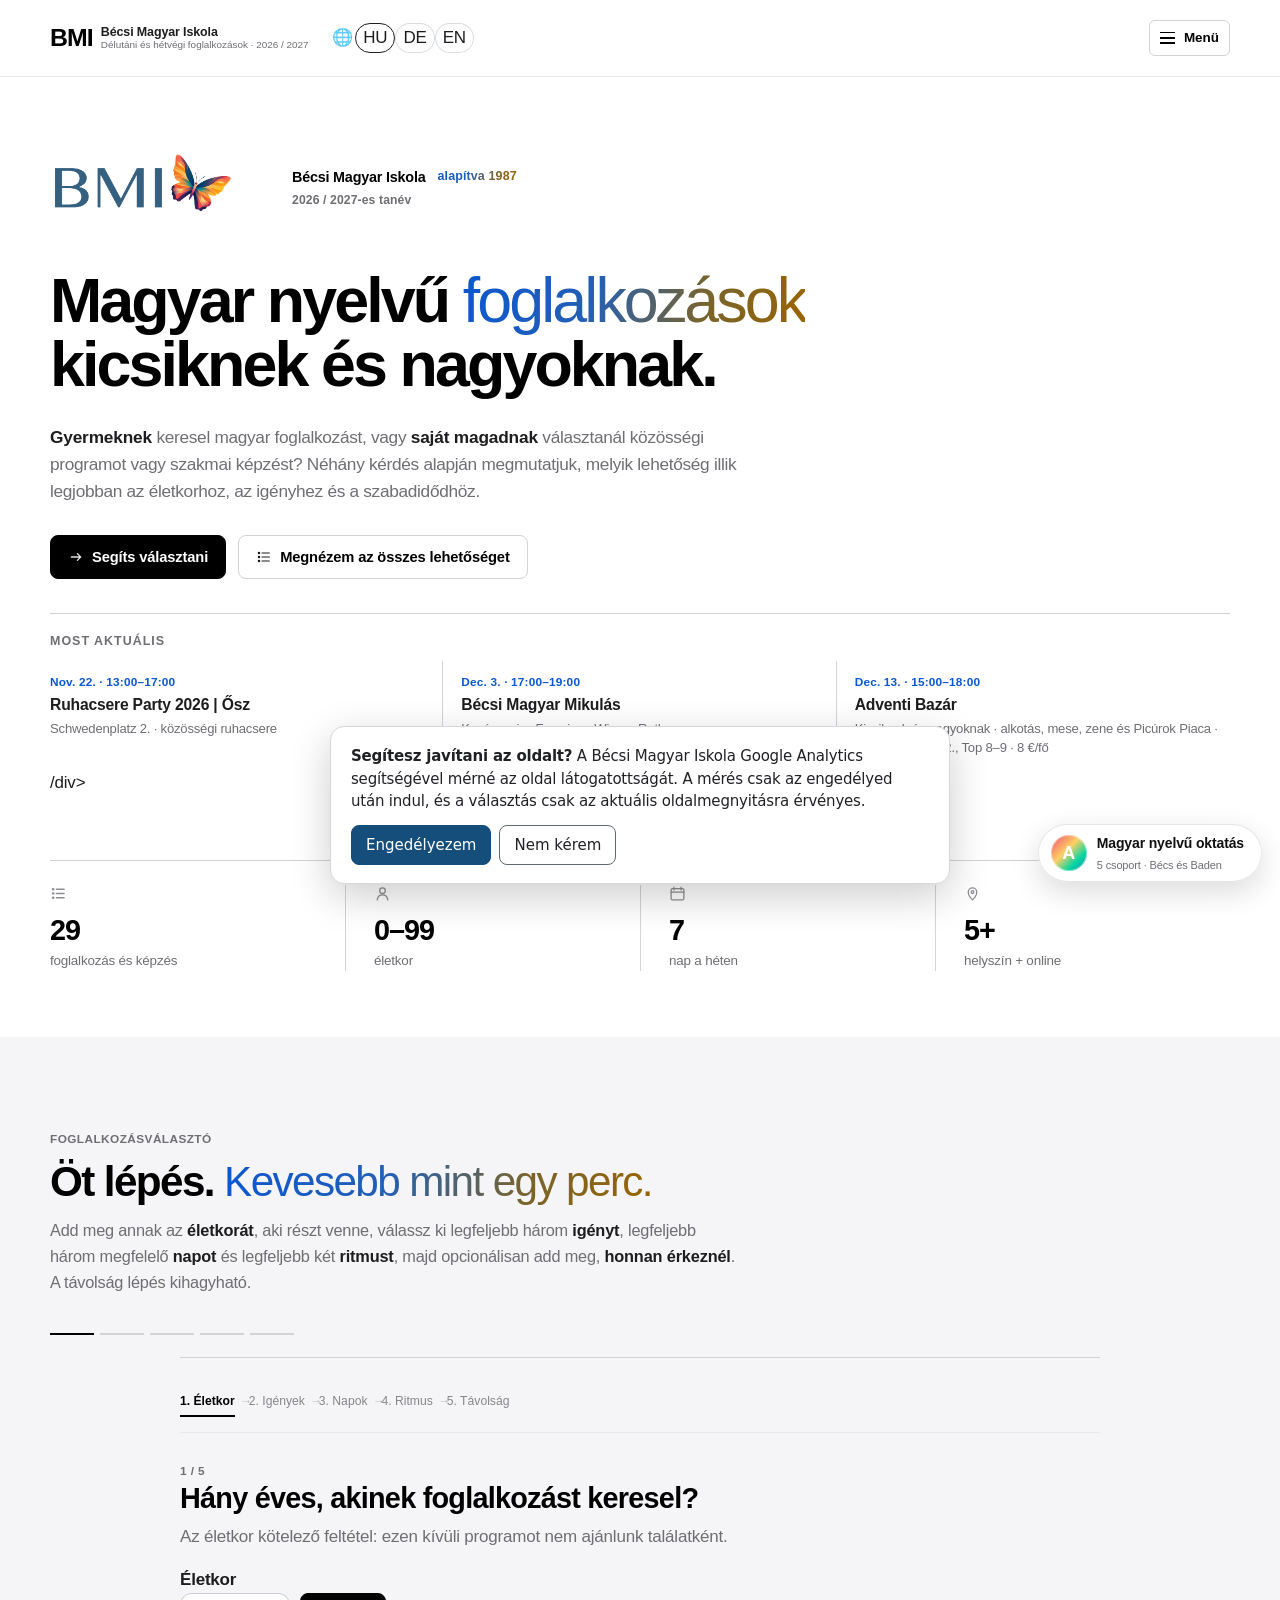
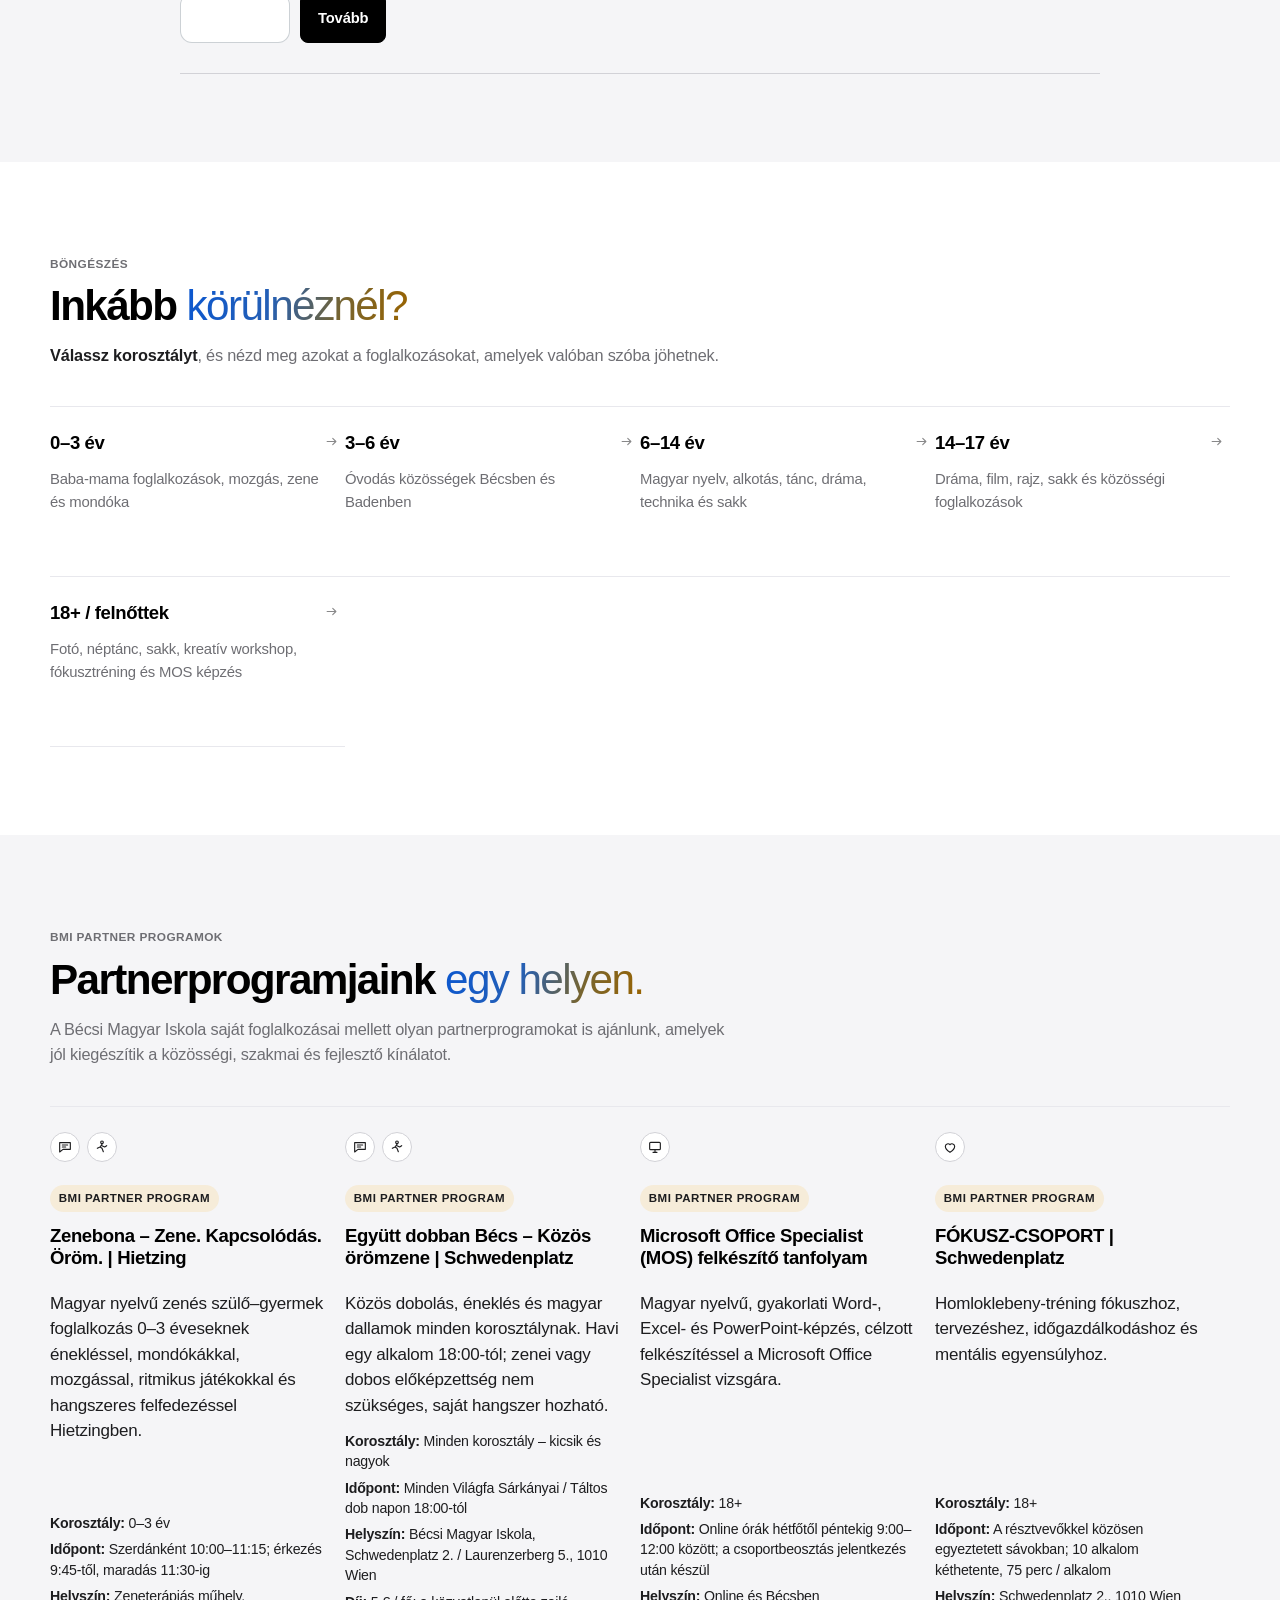
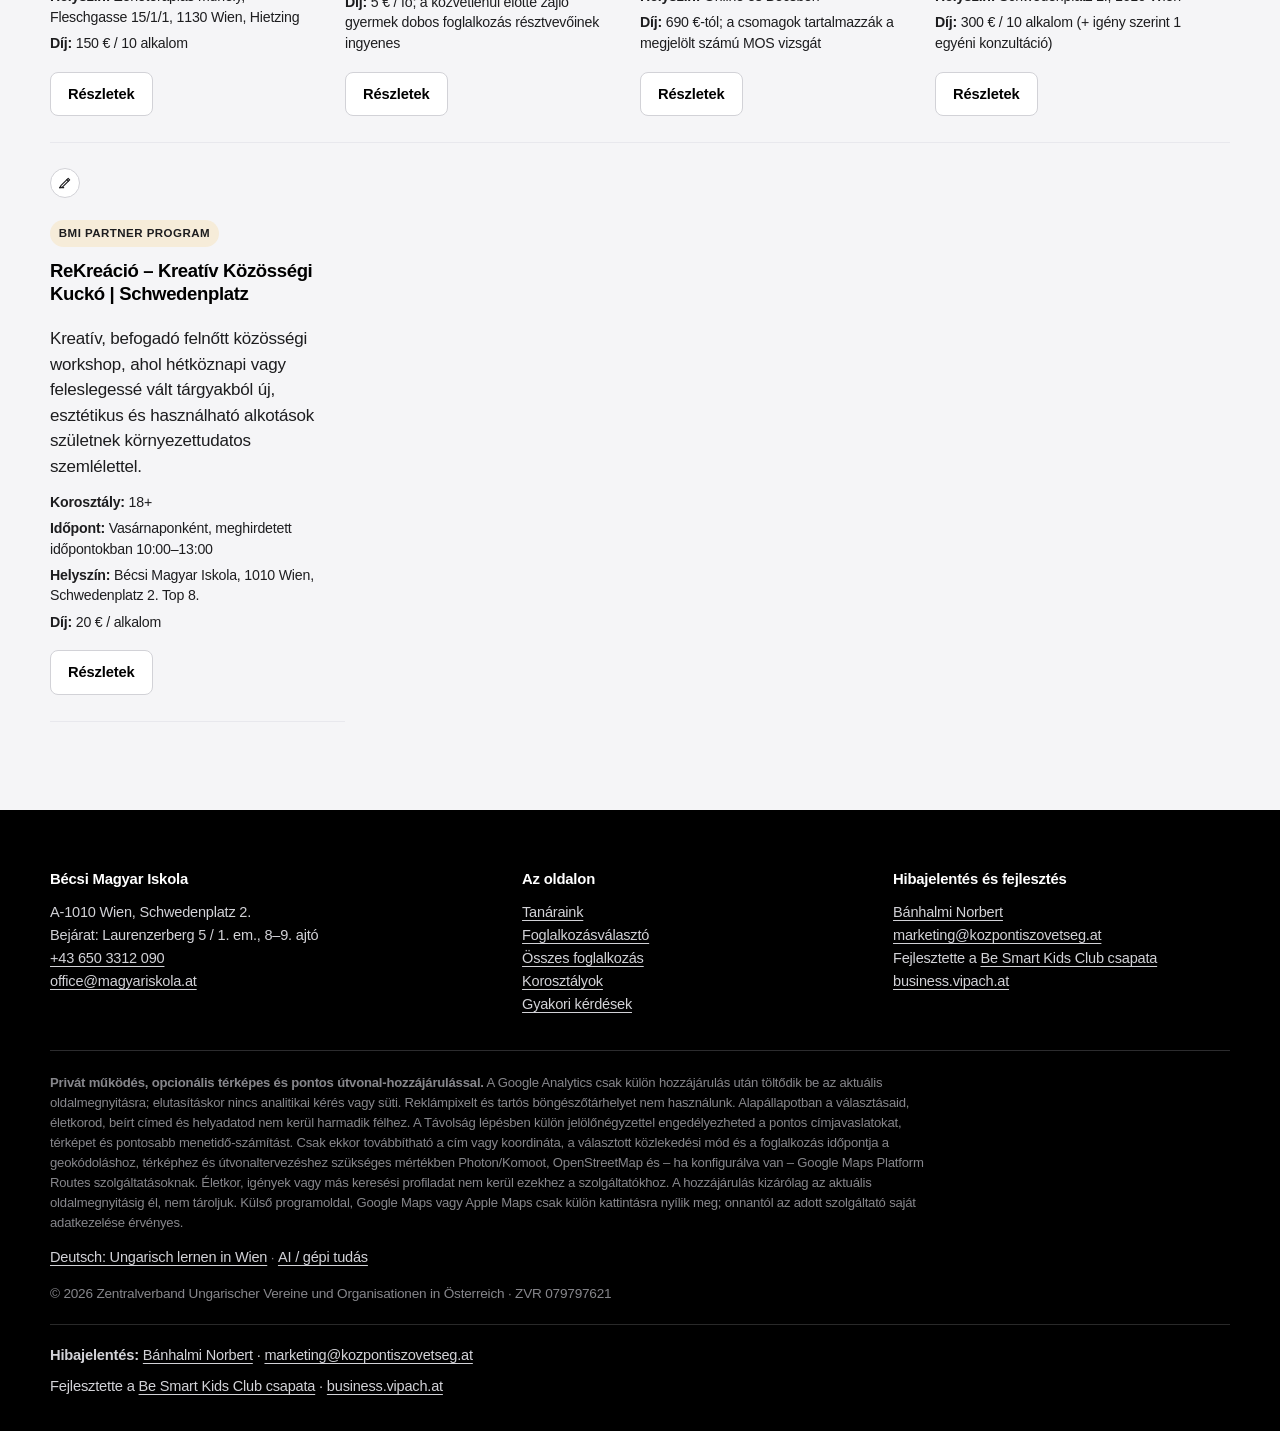
==== commit 9776a1a8: "Update featured events to clothes swap, Mikulás and Adventi Bazár" ====
--- a/index.html
+++ b/index.html
@@ -135,21 +135,6 @@
 <div class="hero-featured" aria-label="Most aktuális programok">
   <div class="hero-featured-label">Most aktuális</div>
   <div class="hero-featured-grid">
-    <a class="hero-featured-item" href="https://www.magyariskola.at/event-details/osztunder">
-      <span class="hero-featured-date">Okt. 17. · 16:00–18:00</span>
-      <strong>Az Ősztündér Kötényének Titka</strong>
-      <span>3 éves kortól · kreatív őszi délután</span>
-    </a>
-    <a class="hero-featured-item" href="https://www.magyariskola.at/event-details/csinaljuk-a-forradalmat-2026">
-      <span class="hero-featured-date">Okt. 24. · 13:00–15:00</span>
-      <strong>Csináljuk a forradalmat!</strong>
-      <span>7 éves kortól · történelem élményből</span>
-    </a>
-    <a class="hero-featured-item" href="https://www.magyariskola.at/event-details/taltos-dob-es-oromzene-schwedenplatz">
-      <span class="hero-featured-date">Okt. 24. · 16:00–18:00</span>
-      <strong>Táltos dob és örömzene</strong>
-      <span>3 éves kortól mindenkinek · 15 € egyénileg vagy családonként (max. 4 fő)</span>
-    </a>
     <a class="hero-featured-item" href="https://www.magyariskola.at/event-details/ruhacsere-party-2026-osz">
       <span class="hero-featured-date">Nov. 22. · 13:00–17:00</span>
       <strong>Ruhacsere Party 2026 | Ősz</strong>
@@ -160,13 +145,12 @@
       <strong>Bécsi Magyar Mikulás</strong>
       <span>Kovácsovics Fruzsina · Wiener Rathaus</span>
     </a>
-    <a class="hero-featured-item" href="https://www.magyariskola.at/event-details/zongoraoktatas-schwedenplatz">
-      <span class="hero-featured-date">Hétfőn és szerdán</span>
-      <strong>Zongoraoktatás</strong>
-      <span>Kapolcsi-Szabó Leventével · 7 éves kortól</span>
+    <a class="hero-featured-item" href="https://www.magyariskola.at/event-details/adventi-bazar-2026">
+      <span class="hero-featured-date">Dec. 13. · 15:00–18:00</span>
+      <strong>Adventi Bazár</strong>
+      <span>Kicsiknek és nagyoknak · alkotás, mese, zene és Picúrok Piaca · Schwedenplatz 2., Top 8–9 · 8 €/fő</span>
     </a>
-  </div>
-</div>
+  </div>/div>
 <div class="stats"><div class="stat"><b>29</b><span>foglalkozás és képzés</span></div><div class="stat"><b>0–99</b><span>életkor</span></div><div class="stat"><b>7</b><span>nap a héten</span></div><div class="stat"><b>5+</b><span>helyszín + online</span></div></div></div></section>
 <section class="section tint" id="kereso"><div class="wrap"><div class="section-head"><div class="kicker">Foglalkozásválasztó</div><h2>Öt lépés. <span class="headline-accent">Kevesebb mint egy perc.</span></h2><p>Add meg annak az <strong>életkorát</strong>, aki részt venne, válassz ki legfeljebb három <strong>igényt</strong>, legfeljebb három megfelelő <strong>napot</strong> és legfeljebb két <strong>ritmust</strong>, majd opcionálisan add meg, <strong>honnan érkeznél</strong>. A távolság lépés kihagyható.</p></div><div class="prog" id="prog" aria-hidden="true"><i class="on"></i><i></i><i></i><i></i><i></i></div><div id="wizard"></div></div></section>
 <section class="section"><div class="wrap"><div class="section-head"><div class="kicker">Böngészés</div><h2>Inkább <span class="headline-accent">körülnéznél?</span></h2><p><strong>Válassz korosztályt</strong>, és nézd meg azokat a foglalkozásokat, amelyek valóban szóba jöhetnek.</p></div><div class="tiles"><a class="tile" href="korosztalyok.html#0-3"><b>0–3 év</b><span>Baba-mama foglalkozások, mozgás, zene és mondóka</span></a><a class="tile" href="korosztalyok.html#3-6"><b>3–6 év</b><span>Óvodás közösségek Bécsben és Badenben</span></a><a class="tile" href="korosztalyok.html#6-14"><b>6–14 év</b><span>Magyar nyelv, alkotás, tánc, dráma, technika és sakk</span></a><a class="tile" href="korosztalyok.html#14-17"><b>14–17 év</b><span>Dráma, film, rajz, sakk és közösségi foglalkozások</span></a><a class="tile" href="korosztalyok.html#felnott"><b>18+ / felnőttek</b><span>Fotó, néptánc, sakk, kreatív workshop, fókusztréning és MOS képzés</span></a></div></div></section>
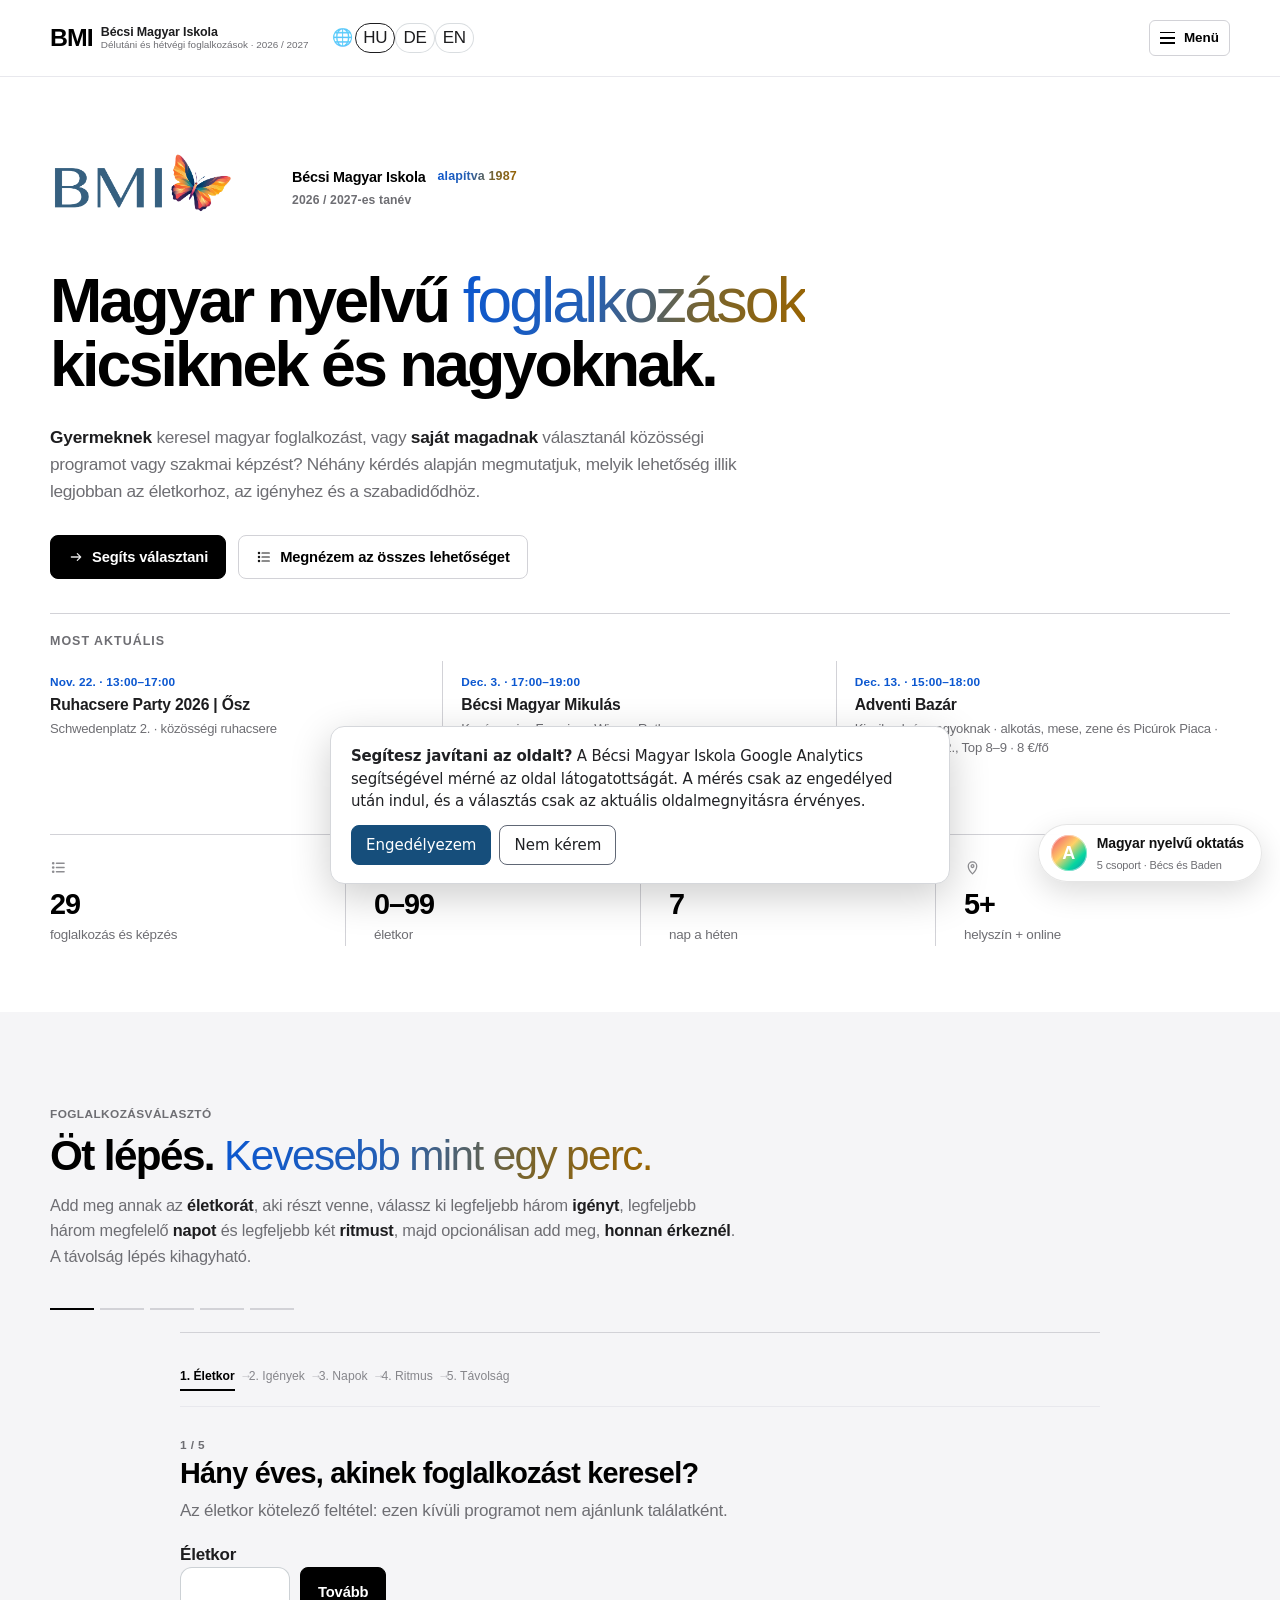
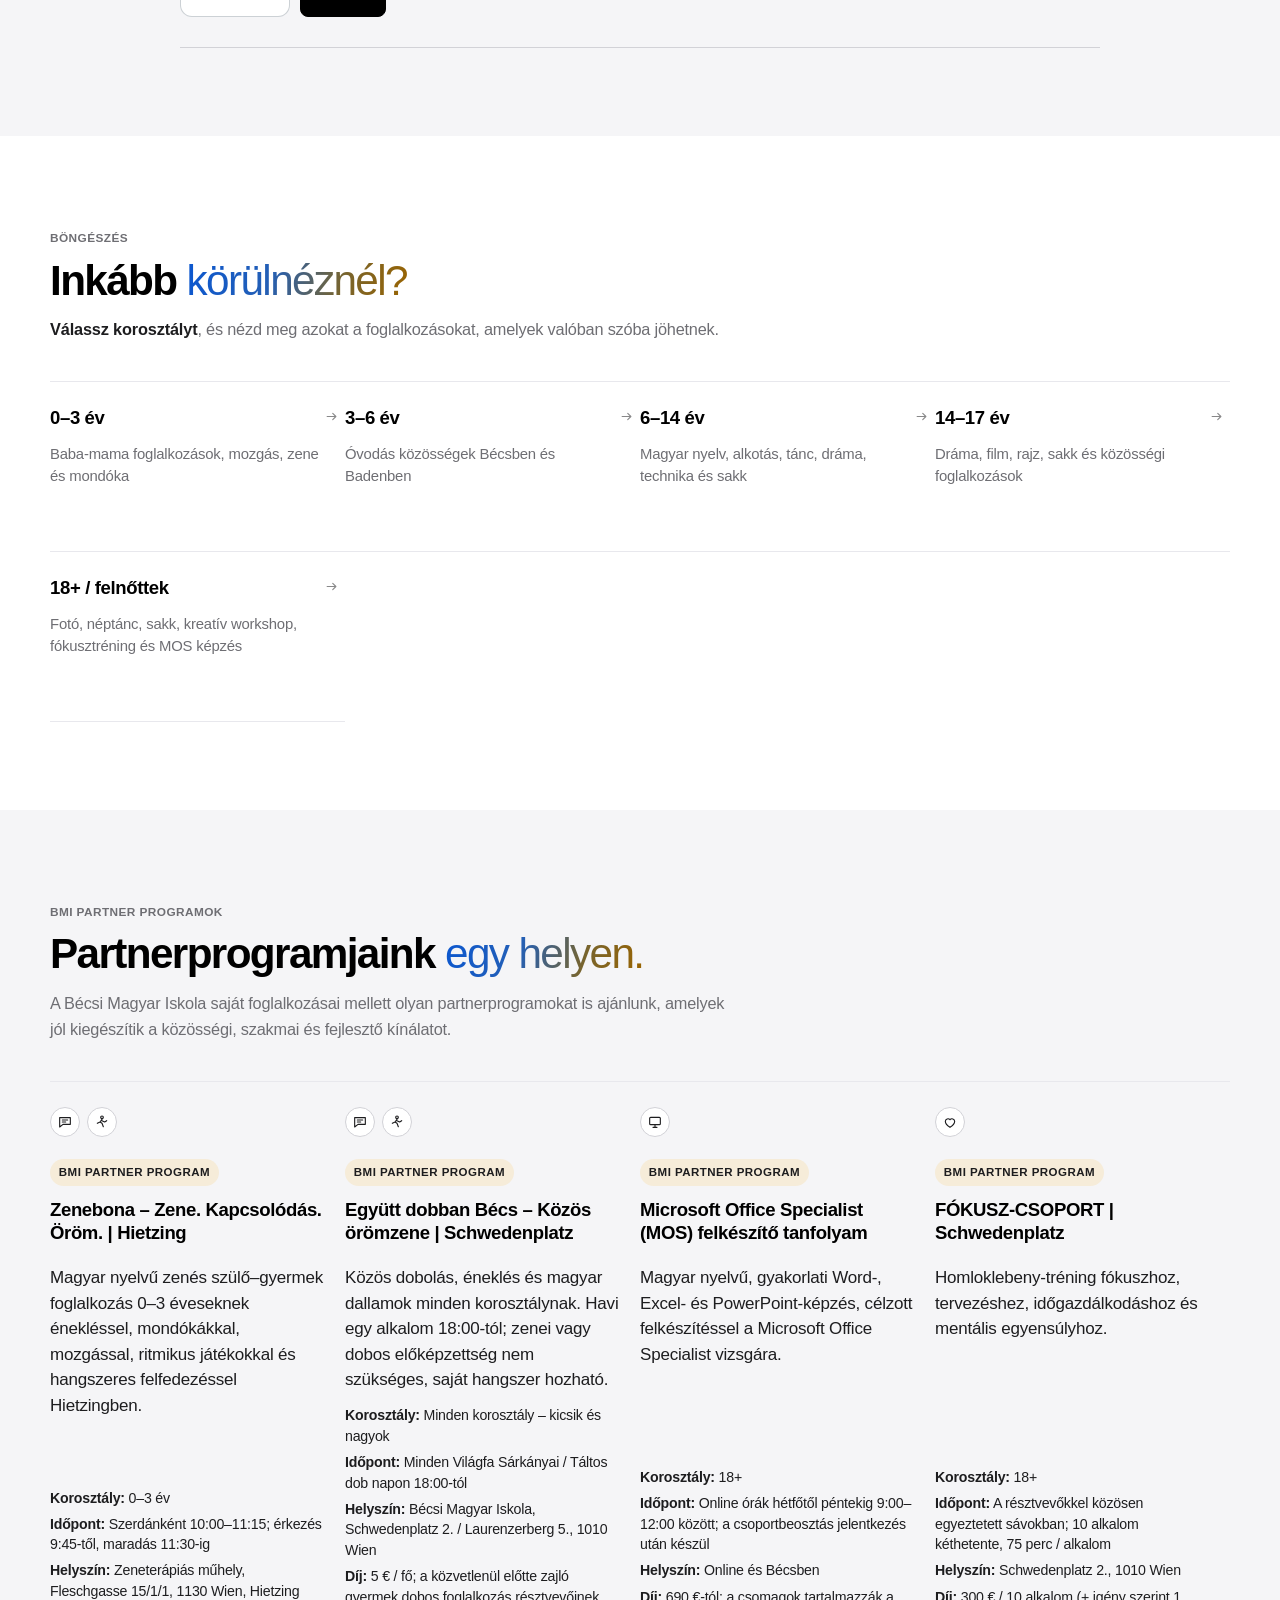
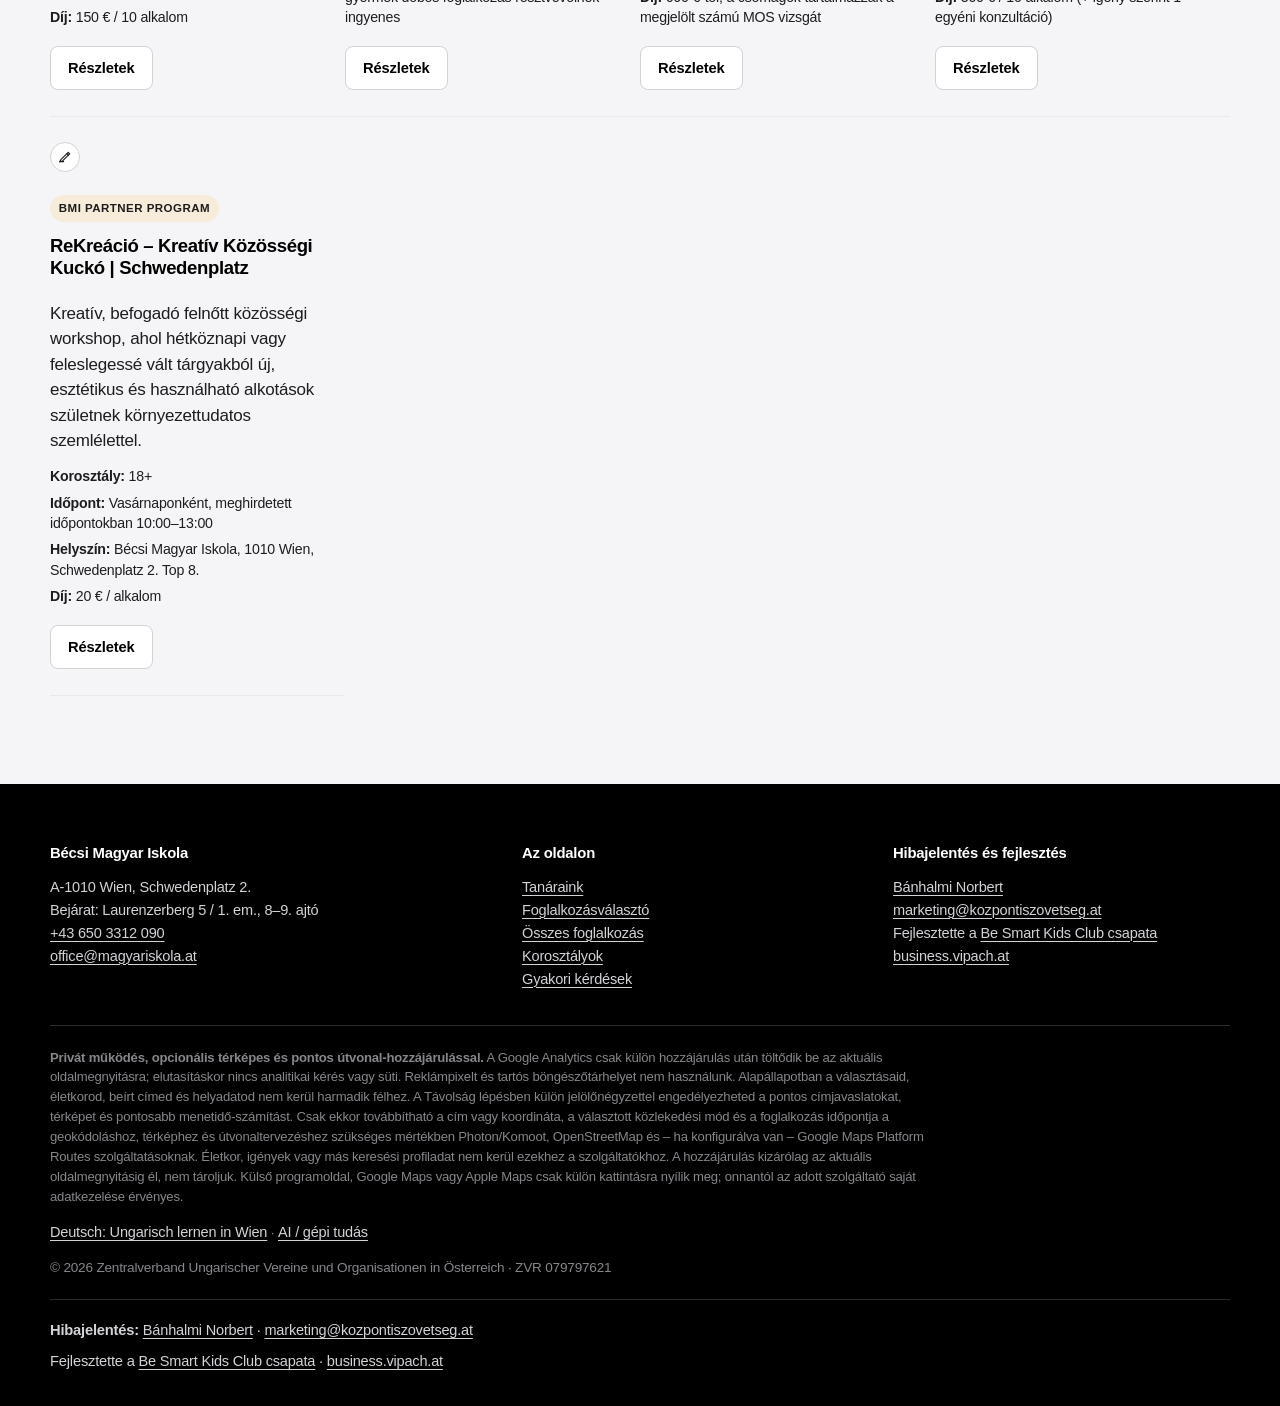
==== commit 1cf20e37: "Preserve featured section closing markup" ====
--- a/index.html
+++ b/index.html
@@ -150,7 +150,8 @@
       <strong>Adventi Bazár</strong>
       <span>Kicsiknek és nagyoknak · alkotás, mese, zene és Picúrok Piaca · Schwedenplatz 2., Top 8–9 · 8 €/fő</span>
     </a>
-  </div>/div>
+  </div>
+</div>
 <div class="stats"><div class="stat"><b>29</b><span>foglalkozás és képzés</span></div><div class="stat"><b>0–99</b><span>életkor</span></div><div class="stat"><b>7</b><span>nap a héten</span></div><div class="stat"><b>5+</b><span>helyszín + online</span></div></div></div></section>
 <section class="section tint" id="kereso"><div class="wrap"><div class="section-head"><div class="kicker">Foglalkozásválasztó</div><h2>Öt lépés. <span class="headline-accent">Kevesebb mint egy perc.</span></h2><p>Add meg annak az <strong>életkorát</strong>, aki részt venne, válassz ki legfeljebb három <strong>igényt</strong>, legfeljebb három megfelelő <strong>napot</strong> és legfeljebb két <strong>ritmust</strong>, majd opcionálisan add meg, <strong>honnan érkeznél</strong>. A távolság lépés kihagyható.</p></div><div class="prog" id="prog" aria-hidden="true"><i class="on"></i><i></i><i></i><i></i><i></i></div><div id="wizard"></div></div></section>
 <section class="section"><div class="wrap"><div class="section-head"><div class="kicker">Böngészés</div><h2>Inkább <span class="headline-accent">körülnéznél?</span></h2><p><strong>Válassz korosztályt</strong>, és nézd meg azokat a foglalkozásokat, amelyek valóban szóba jöhetnek.</p></div><div class="tiles"><a class="tile" href="korosztalyok.html#0-3"><b>0–3 év</b><span>Baba-mama foglalkozások, mozgás, zene és mondóka</span></a><a class="tile" href="korosztalyok.html#3-6"><b>3–6 év</b><span>Óvodás közösségek Bécsben és Badenben</span></a><a class="tile" href="korosztalyok.html#6-14"><b>6–14 év</b><span>Magyar nyelv, alkotás, tánc, dráma, technika és sakk</span></a><a class="tile" href="korosztalyok.html#14-17"><b>14–17 év</b><span>Dráma, film, rajz, sakk és közösségi foglalkozások</span></a><a class="tile" href="korosztalyok.html#felnott"><b>18+ / felnőttek</b><span>Fotó, néptánc, sakk, kreatív workshop, fókusztréning és MOS képzés</span></a></div></div></section>
